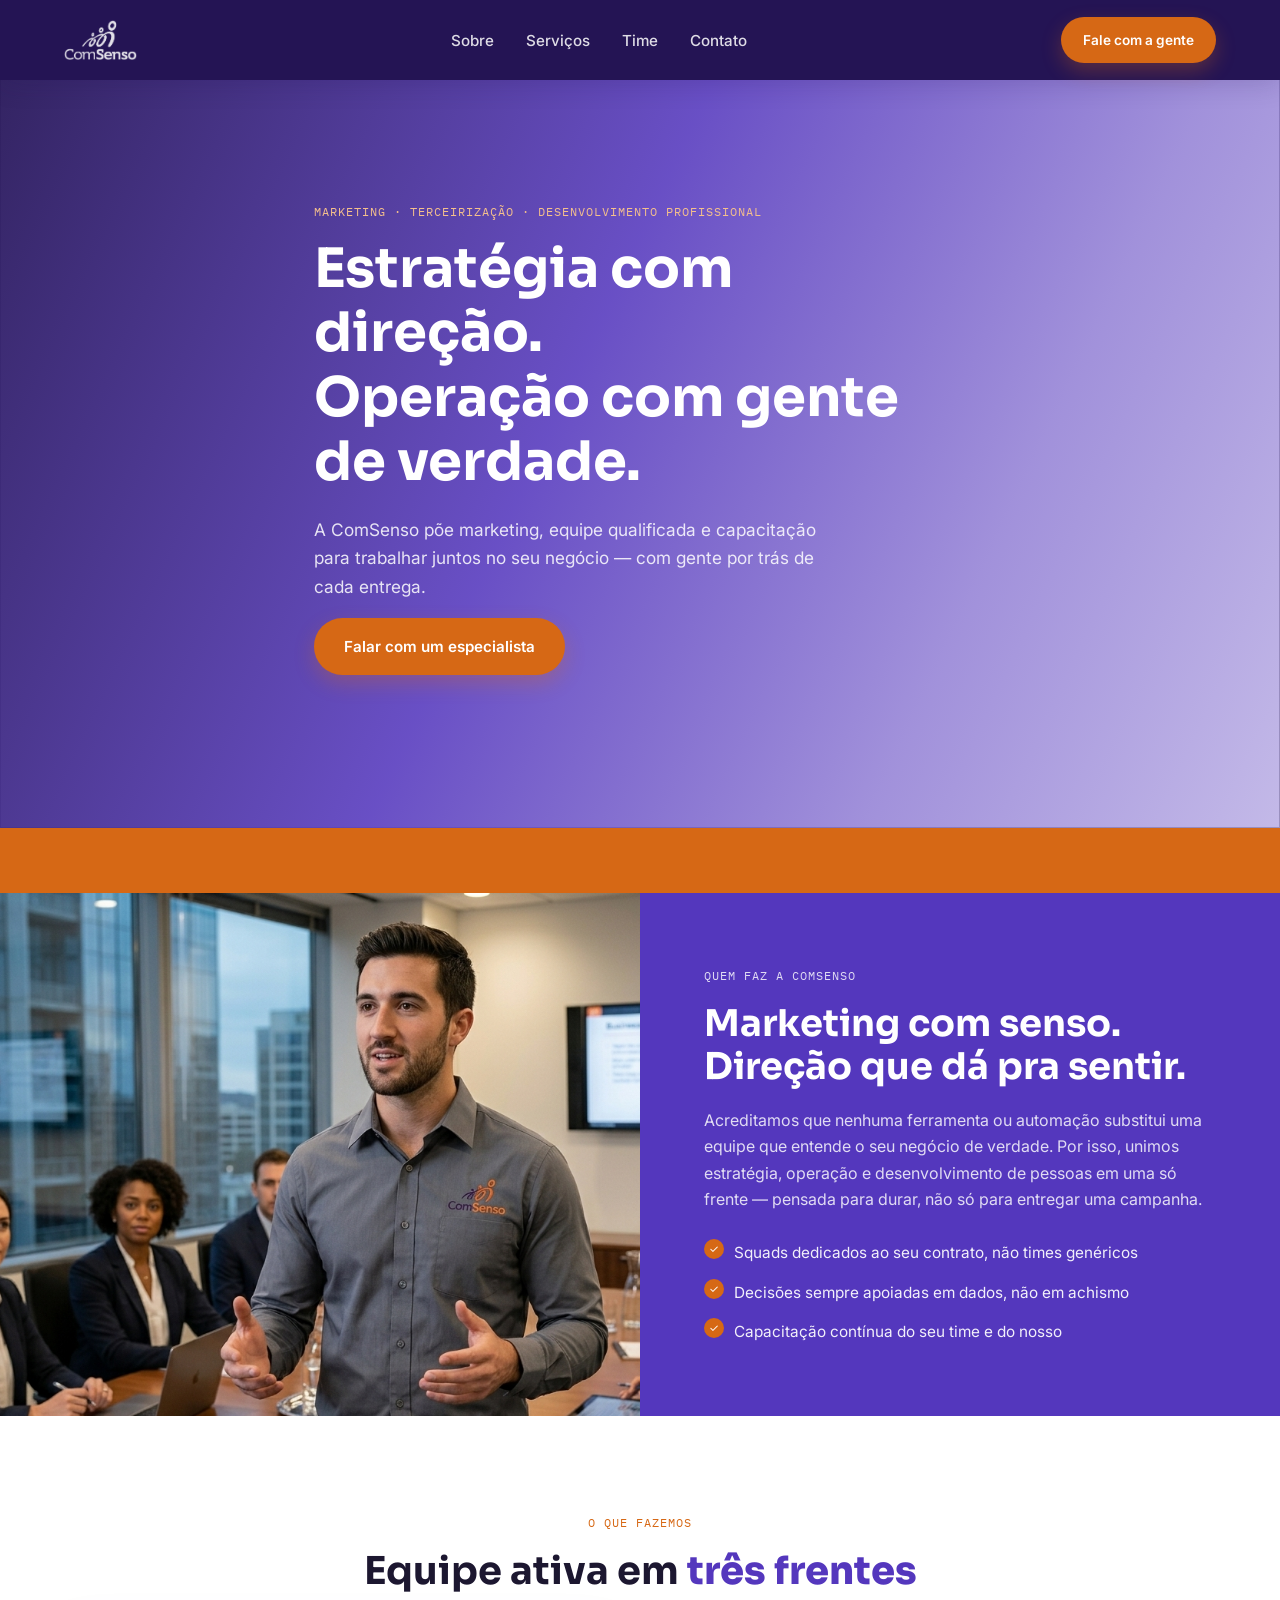
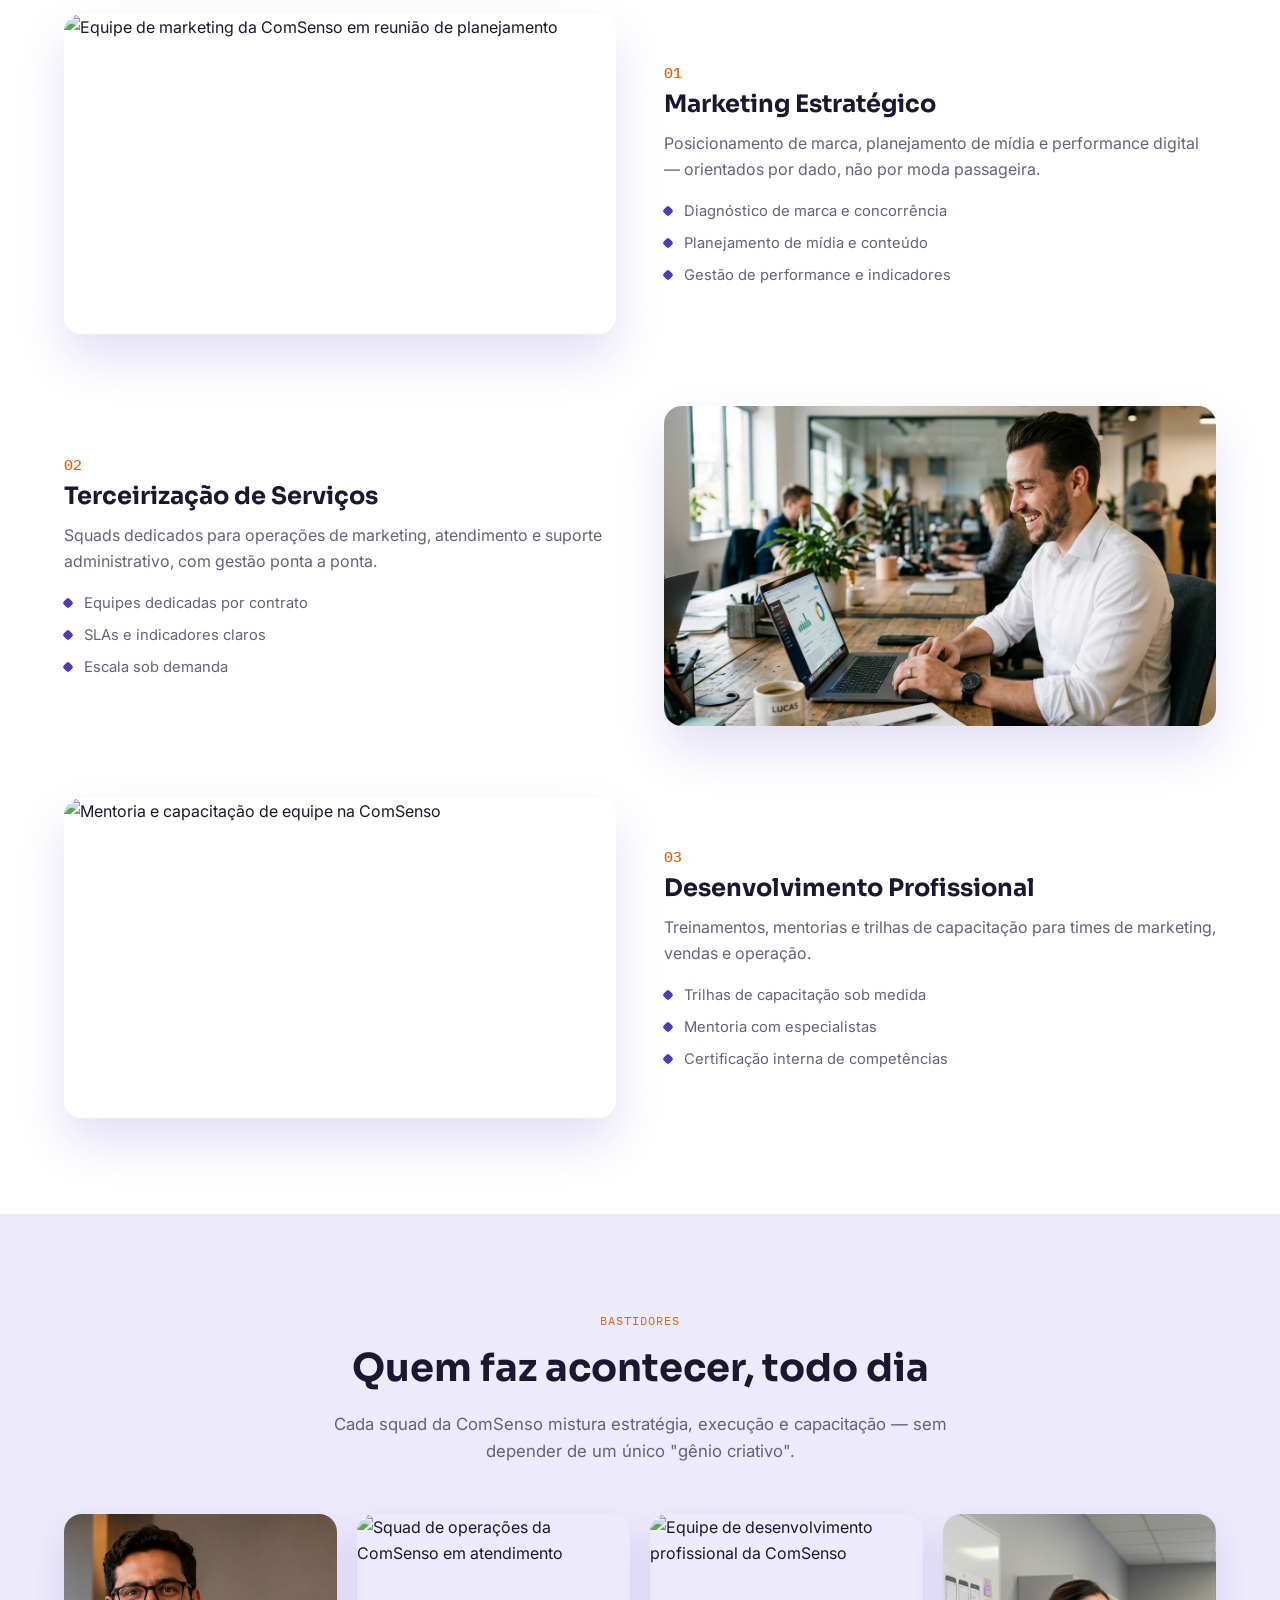
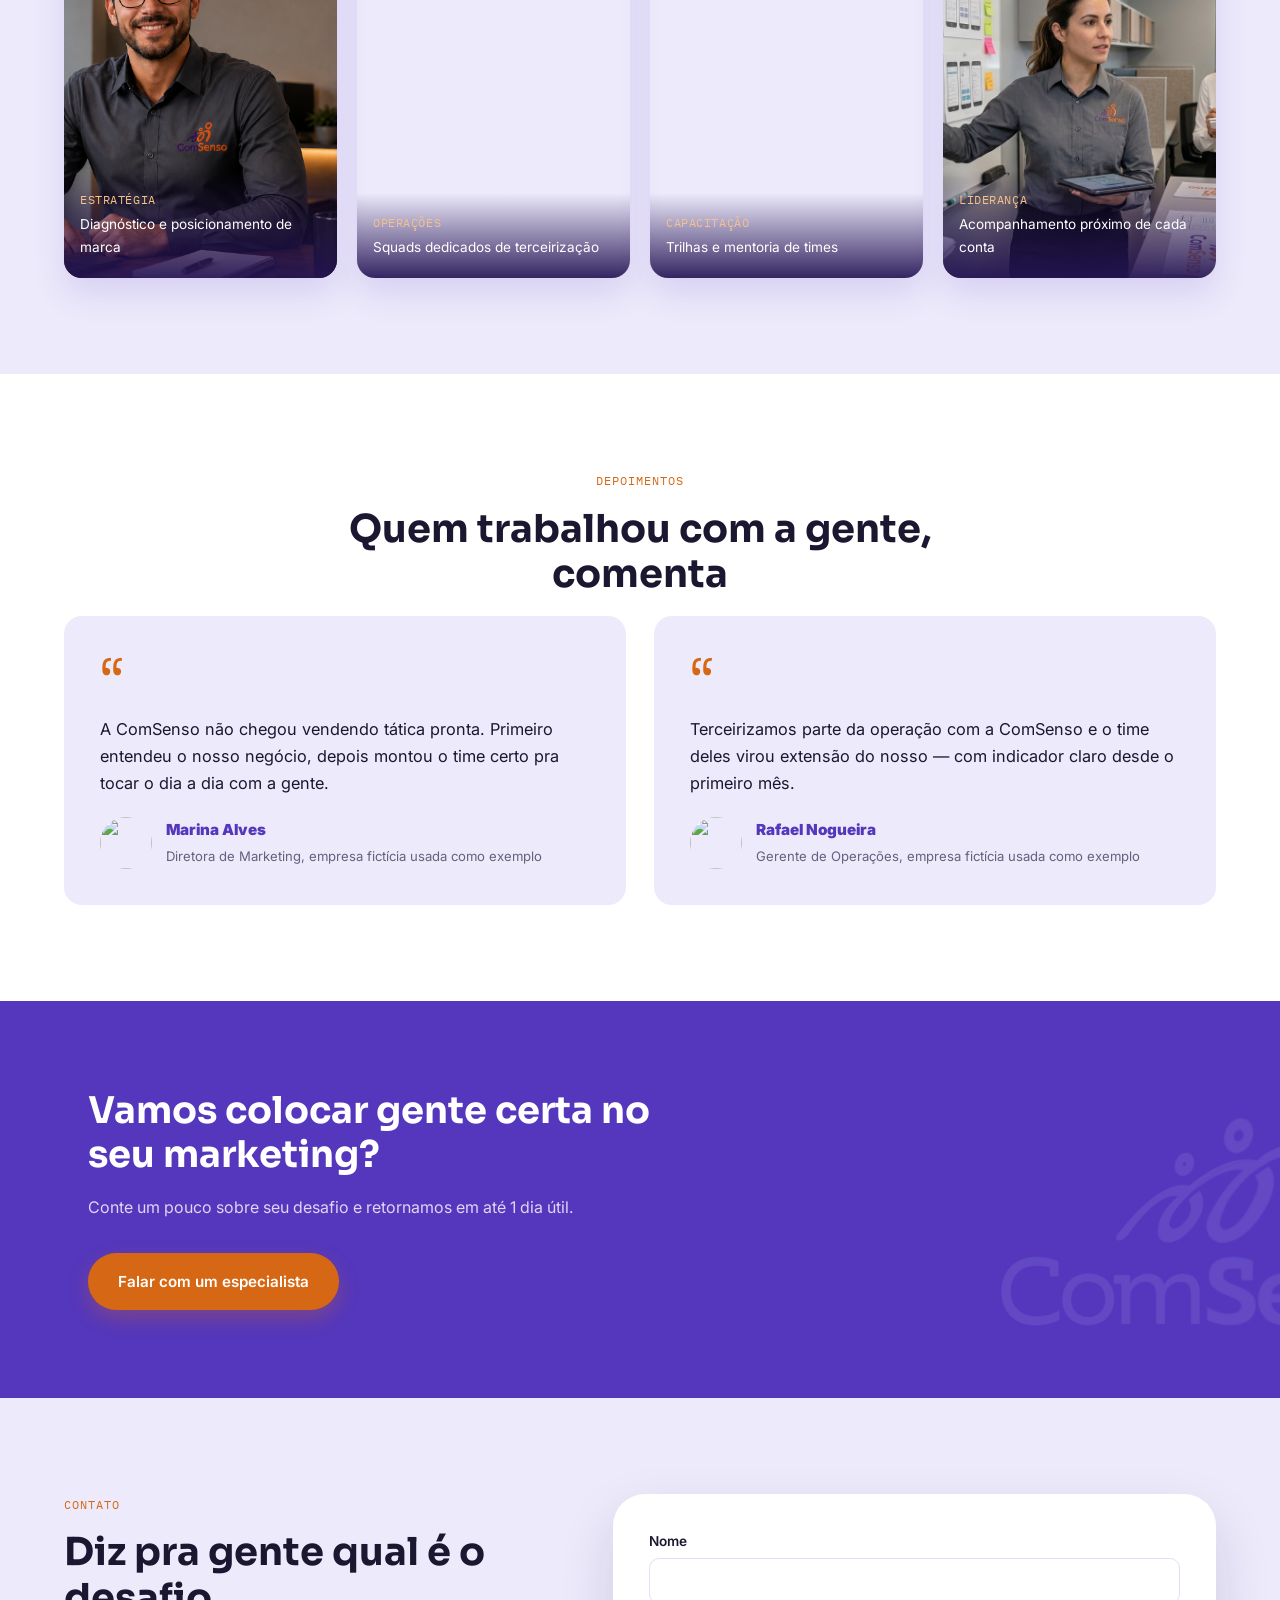
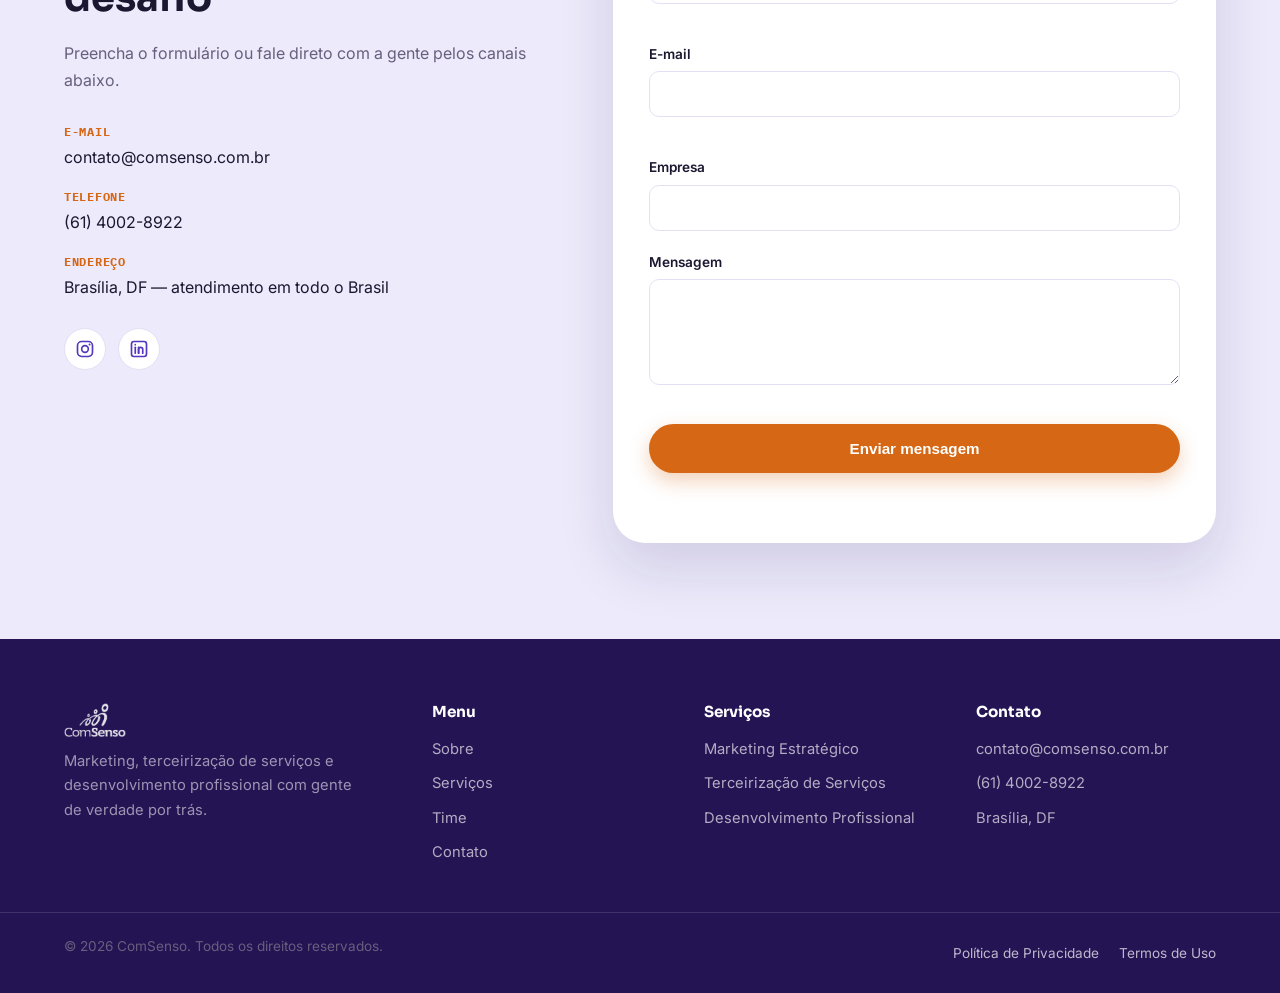
==== index.html @ 1ec0dc15 "Initial commit: ComSenso site" ====
<!DOCTYPE html>
<html lang="pt-BR">
<head>
<meta charset="UTF-8">
<meta name="viewport" content="width=device-width, initial-scale=1.0">
<title>ComSenso — Marketing, Terceirização e Desenvolvimento Profissional</title>
<meta name="description" content="A ComSenso une marketing, terceirização de serviços e desenvolvimento profissional com gente qualificada por trás de cada resultado.">
<link rel="preconnect" href="https://fonts.googleapis.com">
<link rel="preconnect" href="https://fonts.gstatic.com" crossorigin>
<link href="https://fonts.googleapis.com/css2?family=Sora:wght@500;600;700;800&family=Inter:wght@400;500;600;700&family=IBM+Plex+Mono:wght@500&display=swap" rel="stylesheet">
<link rel="stylesheet" href="style.css">
</head>
<body>

<a class="skip-link" href="#conteudo">Pular para o conteúdo</a>

<!-- ================= HEADER ================= -->
<header class="site-header" id="siteHeader">
  <div class="container header-inner">
    <a href="#topo" class="logo" aria-label="ComSenso — página inicial">
      <img src="Assets/logo-comsenso.png" alt="ComSenso" class="logo-img">
    </a>

    <nav class="main-nav" id="mainNav" aria-label="Navegação principal">
      <ul>
        <li><a href="#sobre">Sobre</a></li>
        <li><a href="#servicos">Serviços</a></li>
        <li><a href="#time">Time</a></li>
        <li><a href="#contato">Contato</a></li>
      </ul>
    </nav>

    <div class="header-actions">
      <a href="#contato" class="btn btn-primary btn-small">Fale com a gente</a>
      <button class="nav-toggle" id="navToggle" aria-expanded="false" aria-controls="mainNav" aria-label="Abrir menu">
        <span></span><span></span><span></span>
      </button>
    </div>
  </div>
</header>

<main id="conteudo">

  <!-- ================= HERO ================= -->
  <section class="hero" id="topo">
    <div class="hero-media" aria-hidden="true">
      <img src="https://images.unsplash.com/photo-1758518731706-be5d5230e5a5?auto=format&fit=crop&w=1800&q=80" alt="">
      <div class="hero-overlay"></div>
    </div>
    <div class="container hero-content">
      <p class="eyebrow eyebrow-light">Marketing · Terceirização · Desenvolvimento profissional</p>
      <h1>Estratégia com direção.<br>Operação com gente de verdade.</h1>
      <p class="hero-sub">A ComSenso põe marketing, equipe qualificada e capacitação para trabalhar juntos no seu negócio — com gente por trás de cada entrega.</p>
      <div class="hero-ctas">
        <a href="#contato" class="btn btn-primary">Falar com um especialista</a>
      </div>
    </div>
  </section>

  <!-- ================= PILARES (faixa laranja) ================= -->
  <section class="pillars-strip" id="pilares">
    <div class="container pillars-strip-inner">
      <div class="pillar-pill reveal">Marketing Estratégico</div>
      <div class="pillar-pill reveal">Terceirização de Serviços</div>
      <div class="pillar-pill reveal">Desenvolvimento Profissional</div>
    </div>
  </section>

  <!-- ================= SOBRE (foto + bloco roxo) ================= -->
  <section id="sobre" class="about-split">
    <div class="about-photo reveal">
      <img src="Assets/Imagem_reuniao_ComSenso.png" alt="Equipe da ComSenso reunida discutindo estratégia no escritório">
    </div>
    <div class="about-panel reveal">
      <p class="eyebrow eyebrow-light">Quem faz a ComSenso</p>
      <h2>Marketing com senso.<br>Direção que dá pra sentir.</h2>
      <p>Acreditamos que nenhuma ferramenta ou automação substitui uma equipe que entende o seu negócio de verdade. Por isso, unimos estratégia, operação e desenvolvimento de pessoas em uma só frente — pensada para durar, não só para entregar uma campanha.</p>
      <ul class="check-list">
        <li>Squads dedicados ao seu contrato, não times genéricos</li>
        <li>Decisões sempre apoiadas em dados, não em achismo</li>
        <li>Capacitação contínua do seu time e do nosso</li>
      </ul>
    </div>
  </section>

  <!-- ================= SERVIÇOS (zig-zag) ================= -->
  <section id="servicos" class="services-zigzag">
    <div class="container">
      <p class="eyebrow eyebrow-center">O que fazemos</p>
      <h2 class="section-title">Equipe ativa em <strong>três frentes</strong></h2>

      <div class="zigzag-item reveal">
        <div class="zigzag-photo">
          <img src="https://images.unsplash.com/photo-1758873269276-9518d0cb4a0b?auto=format&fit=crop&w=900&q=80" alt="Equipe de marketing da ComSenso em reunião de planejamento">
        </div>
        <div class="zigzag-text">
          <span class="zigzag-number">01</span>
          <h3>Marketing Estratégico</h3>
          <p>Posicionamento de marca, planejamento de mídia e performance digital — orientados por dado, não por moda passageira.</p>
          <ul class="service-list">
            <li>Diagnóstico de marca e concorrência</li>
            <li>Planejamento de mídia e conteúdo</li>
            <li>Gestão de performance e indicadores</li>
          </ul>
        </div>
      </div>

      <div class="zigzag-item reverse reveal">
        <div class="zigzag-photo">
          <img src="Assets/Imagem_rapaz.png" alt="Squad de operações da ComSenso comemorando resultado de projeto">
        </div>
        <div class="zigzag-text">
          <span class="zigzag-number">02</span>
          <h3>Terceirização de Serviços</h3>
          <p>Squads dedicados para operações de marketing, atendimento e suporte administrativo, com gestão ponta a ponta.</p>
          <ul class="service-list">
            <li>Equipes dedicadas por contrato</li>
            <li>SLAs e indicadores claros</li>
            <li>Escala sob demanda</li>
          </ul>
        </div>
      </div>

      <div class="zigzag-item reveal">
        <div class="zigzag-photo">
          <img src="https://images.unsplash.com/photo-1758518731706-be5d5230e5a5?auto=format&fit=crop&w=900&q=80" alt="Mentoria e capacitação de equipe na ComSenso">
        </div>
        <div class="zigzag-text">
          <span class="zigzag-number">03</span>
          <h3>Desenvolvimento Profissional</h3>
          <p>Treinamentos, mentorias e trilhas de capacitação para times de marketing, vendas e operação.</p>
          <ul class="service-list">
            <li>Trilhas de capacitação sob medida</li>
            <li>Mentoria com especialistas</li>
            <li>Certificação interna de competências</li>
          </ul>
        </div>
      </div>
    </div>
  </section>

  <!-- ================= GALERIA DO TIME ================= -->
  <section id="time" class="team-gallery">
    <div class="container">
      <p class="eyebrow eyebrow-center">Bastidores</p>
      <h2 class="section-title">Quem faz acontecer, todo dia</h2>
      <p class="section-sub">Cada squad da ComSenso mistura estratégia, execução e capacitação — sem depender de um único "gênio criativo".</p>

      <div class="gallery-grid">
        <figure class="gallery-item reveal">
          <img src="Assets/Img_trabalhadorCs.png" alt="Time de estratégia da ComSenso em reunião">
          <figcaption><span>Estratégia</span>Diagnóstico e posicionamento de marca</figcaption>
        </figure>
        <figure class="gallery-item reveal">
          <img src="https://images.pexels.com/photos/8134173/pexels-photo-8134173.jpeg" alt="Squad de operações da ComSenso em atendimento">
          <figcaption><span>Operações</span>Squads dedicados de terceirização</figcaption>
        </figure>
        <figure class="gallery-item reveal">
          <img src="https://images.pexels.com/photos/5715847/pexels-photo-5715847.jpeg" alt="Equipe de desenvolvimento profissional da ComSenso">
          <figcaption><span>Capacitação</span>Trilhas e mentoria de times</figcaption>
        </figure>
        <figure class="gallery-item reveal">
          <img src="Assets/img_brainstorm.png" alt="Liderança da ComSenso comemorando resultado">
          <figcaption><span>Liderança</span>Acompanhamento próximo de cada conta</figcaption>
        </figure>
      </div>
    </div>
  </section>

  <!-- ================= STATS SOBRE FOTO ================= -->

   <!--
  <section class="stats-photo">
    <div class="stats-media" aria-hidden="true">
      <img src="https://images.unsplash.com/photo-1758873269317-51888e824b28?auto=format&fit=crop&w=1800&q=70" alt="">
      <div class="stats-overlay"></div>
    </div>
    <div class="container stats-grid">
      <div class="stat-item reveal">
        <span class="stat-number" data-count="8">0</span><span class="stat-suffix"> anos</span>
        <p>guiando marcas no dia a dia</p>
      </div>
      <div class="stat-item reveal">
        <span class="stat-number" data-count="120">0</span><span class="stat-suffix">+</span>
        <p>projetos entregues com clareza</p>
      </div>
      <div class="stat-item reveal">
        <span class="stat-number" data-count="35">0</span>
        <p>especialistas dedicados</p>
      </div>
      <div class="stat-item reveal">
        <span class="stat-number" data-count="94">0</span><span class="stat-suffix">%</span>
        <p>de clientes que renovam contrato</p>
      </div>
    </div>
  </section>
  -->

  <!-- ================= DEPOIMENTOS ================= -->
  <section class="testimonials">
    <div class="container">
      <p class="eyebrow eyebrow-center">Depoimentos</p>
      <h2 class="section-title">Quem trabalhou com a gente, comenta</h2>

      <div class="testimonials-grid">
        <blockquote class="testimonial-card reveal">
          <span class="quote-mark" aria-hidden="true">“</span>
          <p>A ComSenso não chegou vendendo tática pronta. Primeiro entendeu o nosso negócio, depois montou o time certo pra tocar o dia a dia com a gente.</p>
          <footer>
            <img src="https://images.unsplash.com/photo-1758518727888-ffa196002e59?auto=format&fit=crop&w=200&h=200&q=80" alt="" aria-hidden="true">
            <div>
              <strong>Marina Alves</strong>
              <span>Diretora de Marketing, empresa fictícia usada como exemplo</span>
            </div>
          </footer>
        </blockquote>

        <blockquote class="testimonial-card reveal">
          <span class="quote-mark" aria-hidden="true">“</span>
          <p>Terceirizamos parte da operação com a ComSenso e o time deles virou extensão do nosso — com indicador claro desde o primeiro mês.</p>
          <footer>
            <img src="https://images.unsplash.com/photo-1758518729058-b158e71c5a9b?auto=format&fit=crop&w=200&h=200&q=80" alt="" aria-hidden="true">
            <div>
              <strong>Rafael Nogueira</strong>
              <span>Gerente de Operações, empresa fictícia usada como exemplo</span>
            </div>
          </footer>
        </blockquote>
      </div>
    </div>
  </section>

  <!-- ================= CTA FINAL ================= -->
  <section class="cta-final">
    <div class="container cta-final-inner reveal">
      <img src="Assets/logo-comsenso.png" alt="" class="cta-logo-watermark" aria-hidden="true">
      <h2>Vamos colocar gente certa no seu marketing?</h2>
      <p>Conte um pouco sobre seu desafio e retornamos em até 1 dia útil.</p>
      <a href="#contato" class="btn btn-primary">Falar com um especialista</a>
    </div>
  </section>

  <!-- ================= CONTATO ================= -->
  <section id="contato" class="contact">
    <div class="container contact-grid">
      <div class="contact-info reveal">
        <p class="eyebrow eyebrow-center-mobile">Contato</p>
        <h2 class="section-title section-title-left">Diz pra gente qual é o desafio</h2>
        <p>Preencha o formulário ou fale direto com a gente pelos canais abaixo.</p>
        <ul class="contact-list">
          <li><strong>E-mail</strong><span>contato@comsenso.com.br</span></li>
          <li><strong>Telefone</strong><span>(61) 4002-8922</span></li>
          <li><strong>Endereço</strong><span>Brasília, DF — atendimento em todo o Brasil</span></li>
        </ul>
        <div class="social-links">
          <a href="#" aria-label="ComSenso no Instagram">
            <svg viewBox="0 0 24 24"><rect x="3" y="3" width="18" height="18" rx="5" fill="none" stroke="currentColor" stroke-width="2"/><circle cx="12" cy="12" r="4" fill="none" stroke="currentColor" stroke-width="2"/><circle cx="17.5" cy="6.5" r="1.2" fill="currentColor"/></svg>
          </a>
          <a href="#" aria-label="ComSenso no LinkedIn">
            <svg viewBox="0 0 24 24"><rect x="3" y="3" width="18" height="18" rx="3" fill="none" stroke="currentColor" stroke-width="2"/><line x1="7.5" y1="10" x2="7.5" y2="17" stroke="currentColor" stroke-width="2" stroke-linecap="round"/><circle cx="7.5" cy="6.8" r="1" fill="currentColor"/><path d="M11.5 17v-4.5c0-1.5 1-2.5 2.5-2.5s2.5 1 2.5 2.5V17" fill="none" stroke="currentColor" stroke-width="2" stroke-linecap="round"/><line x1="11.5" y1="10" x2="11.5" y2="17" stroke="currentColor" stroke-width="2" stroke-linecap="round"/></svg>
          </a>
        </div>
      </div>

      <form class="contact-form reveal" id="contactForm" novalidate>
        <div class="form-row">
          <label for="nome">Nome</label>
          <input type="text" id="nome" name="nome" required autocomplete="name">
          <span class="form-error" data-error-for="nome"></span>
        </div>
        <div class="form-row">
          <label for="email">E-mail</label>
          <input type="email" id="email" name="email" required autocomplete="email">
          <span class="form-error" data-error-for="email"></span>
        </div>
        <div class="form-row">
          <label for="empresa">Empresa</label>
          <input type="text" id="empresa" name="empresa" autocomplete="organization">
        </div>
        <div class="form-row">
          <label for="mensagem">Mensagem</label>
          <textarea id="mensagem" name="mensagem" rows="4" required></textarea>
          <span class="form-error" data-error-for="mensagem"></span>
        </div>
        <button type="submit" class="btn btn-primary btn-full">Enviar mensagem</button>
        <p class="form-success" id="formSuccess" role="status" aria-live="polite"></p>
      </form>
    </div>
  </section>

</main>

<!-- ================= FOOTER ================= -->
<footer class="site-footer">
  <div class="container footer-grid">
    <div class="footer-brand">
      <img src="Assets/logo-comsenso.png" alt="ComSenso" class="footer-logo-img">
      <p>Marketing, terceirização de serviços e desenvolvimento profissional com gente de verdade por trás.</p>
    </div>
    <div class="footer-col">
      <h4>Menu</h4>
      <ul>
        <li><a href="#sobre">Sobre</a></li>
        <li><a href="#servicos">Serviços</a></li>
        <li><a href="#time">Time</a></li>
        <li><a href="#contato">Contato</a></li>
      </ul>
    </div>
    <div class="footer-col">
      <h4>Serviços</h4>
      <ul>
        <li><a href="#servicos">Marketing Estratégico</a></li>
        <li><a href="#servicos">Terceirização de Serviços</a></li>
        <li><a href="#servicos">Desenvolvimento Profissional</a></li>
      </ul>
    </div>
    <div class="footer-col">
      <h4>Contato</h4>
      <ul>
        <li>contato@comsenso.com.br</li>
        <li>(61) 4002-8922</li>
        <li>Brasília, DF</li>
      </ul>
    </div>
  </div>
  <div class="footer-bottom">
    <div class="container footer-bottom-inner">
      <p>© 2026 ComSenso. Todos os direitos reservados.</p>
      <div class="footer-legal">
        <a href="#">Política de Privacidade</a>
        <a href="#">Termos de Uso</a>
      </div>
    </div>
  </div>
</footer>

<button class="back-to-top" id="backToTop" aria-label="Voltar ao topo">
  <svg viewBox="0 0 24 24"><path d="M12 19V5M5 12l7-7 7 7" fill="none" stroke="currentColor" stroke-width="2.5" stroke-linecap="round" stroke-linejoin="round"/></svg>
</button>

<script src="script.js"></script>
</body>
</html>
---- style.css ----
/* =========================================================
   COMSENSO — CONCEITO 2 — TOKENS
========================================================= */
:root{
  --purple: #5437BD;
  --purple-deep: #241454;
  --purple-mid: #3D2591;
  --purple-tint: #EDEAFB;
  --orange: #D66815;
  --orange-tint: #FBE6D4;
  --white: #FFFFFF;
  --ink: #1C1730;
  --gray: #675F7D;
  --border: #E4DFF5;

  --font-display: 'Sora', sans-serif;
  --font-body: 'Inter', sans-serif;
  --font-mono: 'IBM Plex Mono', monospace;

  --radius-sm: 10px;
  --radius-md: 18px;
  --radius-lg: 32px;

  --container: 1200px;
  --header-h: 80px;
}

*, *::before, *::after{ box-sizing: border-box; }

html{ scroll-behavior: smooth; scroll-padding-top: var(--header-h); }

body{
  margin: 0;
  font-family: var(--font-body);
  color: var(--ink);
  background: var(--white);
  line-height: 1.65;
  -webkit-font-smoothing: antialiased;
}

img{ max-width: 100%; display: block; }

h1, h2, h3, h4{
  font-family: var(--font-display);
  font-weight: 700;
  line-height: 1.18;
  margin: 0 0 .5em;
  color: var(--ink);
}
strong{ 
  font-weight: 1000; 
  color: var(--purple);
  }
p{ margin: 0 0 1em; color: var(--gray); }
a{ color: inherit; text-decoration: none; }
ul{ list-style: none; margin: 0; padding: 0; }

.container{
  width: 100%;
  max-width: var(--container);
  margin: 0 auto;
  padding: 0 24px;
}

.skip-link{
  position: absolute;
  left: -999px;
  top: 0;
  background: var(--purple);
  color: var(--white);
  padding: 12px 20px;
  z-index: 999;
  border-radius: 0 0 var(--radius-sm) 0;
}
.skip-link:focus{ left: 0; }

:focus-visible{
  outline: 3px solid var(--orange);
  outline-offset: 3px;
  border-radius: 4px;
}

/* =========================================================
   BUTTONS
========================================================= */
.btn{
  display: inline-flex;
  align-items: center;
  justify-content: center;
  gap: 8px;
  padding: 14px 28px;
  border-radius: 999px;
  font-weight: 600;
  font-size: 0.95rem;
  border: 2px solid transparent;
  cursor: pointer;
  transition: transform .18s ease, background .18s ease, border-color .18s ease, box-shadow .18s ease, color .18s ease;
  white-space: nowrap;
}
.btn-primary{
  background: var(--orange);
  color: var(--white);
  box-shadow: 0 8px 20px rgba(214, 104, 21, .3);
}
.btn-primary:hover{ transform: translateY(-2px); box-shadow: 0 12px 24px rgba(214, 104, 21, .38); }

.btn-outline-light{
  background: transparent;
  color: var(--white);
  border-color: rgba(255,255,255,.7);
}
.btn-outline-light:hover{ background: var(--white); color: var(--purple-deep); transform: translateY(-2px); }

.btn-small{ padding: 10px 20px; font-size: .85rem; }
.btn-full{ width: 100%; }

/* =========================================================
   HEADER (roxo sólido, não transparente)
========================================================= */
.site-header{
  position: fixed;
  top: 0; left: 0; right: 0;
  height: var(--header-h);
  z-index: 100;
  background: var(--purple-deep);
  box-shadow: 0 4px 24px rgba(36, 20, 84, .18);
}

.header-inner{
  height: 100%;
  display: flex;
  align-items: center;
  justify-content: space-between;
  gap: 24px;
}

.logo{ display: flex; align-items: center; }
.logo-img{ height: 40px; width: auto; filter: brightness(0) invert(1); }

.main-nav ul{ display: flex; gap: 32px; }
.main-nav a{
  font-weight: 500;
  font-size: .95rem;
  color: rgba(255,255,255,.85);
  position: relative;
  padding: 4px 0;
}
.main-nav a::after{
  content: '';
  position: absolute;
  left: 0; bottom: -2px;
  width: 0; height: 2px;
  background: var(--orange);
  transition: width .2s ease;
}
.main-nav a:hover{ color: var(--white); }
.main-nav a:hover::after{ width: 100%; }

.header-actions{ display: flex; align-items: center; gap: 16px; }

.nav-toggle{
  display: none;
  flex-direction: column;
  justify-content: center;
  gap: 5px;
  width: 40px;
  height: 40px;
  background: none;
  border: none;
  cursor: pointer;
  padding: 0;
}
.nav-toggle span{
  display: block;
  width: 100%;
  height: 2px;
  background: var(--white);
  border-radius: 2px;
  transition: transform .25s ease, opacity .25s ease;
}
.nav-toggle[aria-expanded="true"] span:nth-child(1){ transform: translateY(7px) rotate(45deg); }
.nav-toggle[aria-expanded="true"] span:nth-child(2){ opacity: 0; }
.nav-toggle[aria-expanded="true"] span:nth-child(3){ transform: translateY(-7px) rotate(-45deg); }

/* =========================================================
   HERO — foto cheia + overlay roxo
========================================================= */
.hero{
  position: relative;
  min-height: 92vh;
  display: flex;
  align-items: center;
  padding-top: var(--header-h);
  overflow: hidden;
  color: var(--white);
}
.hero-media{
  position: absolute;
  inset: 0;
  z-index: 0;
}
.hero-media img{
  width: 100%; height: 100%;
  object-fit: cover;
}
.hero-overlay{
  position: absolute;
  inset: 0;
  background:
    linear-gradient(115deg, rgba(36,20,84,.94) 0%, rgba(84,55,189,.88) 45%, rgba(84,55,189,.55) 75%, rgba(84,55,189,.35) 100%);
}
.hero-content{
  position: relative;
  z-index: 1;
  max-width: 700px;
  padding-top: 48px;
  padding-bottom: 80px;
}
.eyebrow{
  font-family: var(--font-mono);
  font-size: .78rem;
  letter-spacing: .08em;
  text-transform: uppercase;
  color: var(--orange);
  margin: 0 0 16px;
}
.eyebrow-light{ color: #F5C08C; }
.eyebrow-center{ text-align: center; }

.hero h1{
  font-size: clamp(2.1rem, 4.6vw, 3.4rem);
  color: var(--white);
  margin-bottom: .4em;
}
.hero-sub{
  font-size: 1.08rem;
  color: rgba(255,255,255,.85);
  max-width: 48ch;
}
.hero-ctas{ display: flex; gap: 16px; flex-wrap: wrap; margin-top: 12px; }

.scroll-cue{
  position: absolute;
  bottom: 28px;
  left: 50%;
  transform: translateX(-50%);
  z-index: 1;
  width: 28px; height: 44px;
  border: 2px solid rgba(255,255,255,.6);
  border-radius: 20px;
}
.scroll-cue span{
  position: absolute;
  top: 8px; left: 50%;
  width: 5px; height: 5px;
  background: var(--orange);
  border-radius: 50%;
  transform: translateX(-50%);
  animation: scrollCue 1.8s ease-in-out infinite;
}
@keyframes scrollCue{
  0%{ opacity: 1; top: 8px; }
  70%{ opacity: 0; top: 24px; }
  100%{ opacity: 0; top: 8px; }
}
@media (prefers-reduced-motion: reduce){
  .scroll-cue span{ animation: none; }
}

/* =========================================================
   FAIXA DE PILARES (laranja)
========================================================= */
.pillars-strip{ background: var(--orange); padding: 20px 0; }
.pillars-strip-inner{
  display: flex;
  justify-content: center;
  flex-wrap: wrap;
  gap: 12px 32px;
}
.pillar-pill{
  color: var(--white);
  font-weight: 600;
  font-size: .95rem;
  position: relative;
  padding-left: 18px;
}
.pillar-pill::before{
  content: '';
  position: absolute;
  left: 0; top: 50%;
  width: 8px; height: 8px;
  background: var(--white);
  border-radius: 50%;
  transform: translateY(-50%);
}

/* =========================================================
   SECTION HEADINGS (shared)
========================================================= */
.section-title{
  font-size: clamp(1.8rem, 3vw, 2.4rem);
  text-align: center;
  max-width: 22ch;
  margin-left: auto;
  margin-right: auto;
}
.section-title-left{ text-align: left; margin: 0 0 .5em; max-width: none; }
.section-sub{
  text-align: center;
  max-width: 56ch;
  margin: 0 auto 48px;
  font-size: 1.05rem;
}
.eyebrow-center-mobile{ color: var(--orange); }

/* =========================================================
   SOBRE — foto + painel roxo sólido
========================================================= */
.about-split{
  display: grid;
  grid-template-columns: 1fr 1fr;
  align-items: stretch;
}
.about-photo{ position: relative; min-height: 420px; }
.about-photo img{
  width: 100%; height: 100%;
  object-fit: cover;
  position: absolute;
  inset: 0;
}
.about-panel{
  background: var(--purple);
  color: var(--white);
  padding: 72px 64px;
  display: flex;
  flex-direction: column;
  justify-content: center;
}
.about-panel h2{ color: var(--white); font-size: clamp(1.8rem, 3vw, 2.3rem); }
.about-panel p{ color: rgba(255,255,255,.82); }

.check-list{ display: flex; flex-direction: column; gap: 14px; margin-top: 12px; }
.check-list li{
  position: relative;
  padding-left: 30px;
  color: rgba(255,255,255,.92);
  font-size: .96rem;
}
.check-list li::before{
  content: '✓';
  position: absolute;
  left: 0; top: -1px;
  width: 20px; height: 20px;
  background: var(--orange);
  color: var(--white);
  border-radius: 50%;
  font-size: .7rem;
  display: flex;
  align-items: center;
  justify-content: center;
}

/* =========================================================
   SERVIÇOS — zig-zag com fotos
========================================================= */
.services-zigzag{ padding: 96px 0; background: var(--white); }

.zigzag-item{
  display: grid;
  grid-template-columns: 1fr 1fr;
  gap: 48px;
  align-items: center;
  margin-bottom: 72px;
}
.zigzag-item:last-child{ margin-bottom: 0; }
.zigzag-item.reverse{ direction: rtl; }
.zigzag-item.reverse > *{ direction: ltr; }

.zigzag-photo{
  border-radius: var(--radius-md);
  overflow: hidden;
  box-shadow: 0 24px 48px rgba(84,55,189,.16);
}
.zigzag-photo img{ width: 100%; height: 320px; object-fit: cover; }

.zigzag-number{
  font-family: var(--font-mono);
  color: var(--orange);
  font-size: .95rem;
  font-weight: 500;
}
.zigzag-text h3{ font-size: 1.5rem; margin-top: 4px; }
.service-list{ margin-top: 16px; display: flex; flex-direction: column; gap: 8px; }
.service-list li{
  position: relative;
  padding-left: 20px;
  font-size: .92rem;
  color: var(--gray);
}
.service-list li::before{
  content: '';
  position: absolute;
  left: 0; top: 8px;
  width: 8px; height: 8px;
  background: var(--purple);
  border-radius: 2px;
  transform: rotate(45deg);
}

/* =========================================================
   GALERIA DO TIME
========================================================= */
.team-gallery{ background: var(--purple-tint); padding: 96px 0; }

.gallery-grid{
  display: grid;
  grid-template-columns: repeat(4, 1fr);
  gap: 20px;
}
.gallery-item{
  position: relative;
  border-radius: var(--radius-md);
  overflow: hidden;
  aspect-ratio: 3/4;
  margin: 0;
  box-shadow: 0 16px 32px rgba(84,55,189,.14);
}
.gallery-item img{
  width: 100%; height: 100%;
  object-fit: cover;
  transition: transform .5s ease;
}
.gallery-item:hover img{ transform: scale(1.08); }
.gallery-item figcaption{
  position: absolute;
  left: 0; right: 0; bottom: 0;
  padding: 20px 16px;
  background: linear-gradient(0deg, rgba(36,20,84,.92) 0%, rgba(36,20,84,0) 100%);
  color: var(--white);
  font-size: .85rem;
}
.gallery-item figcaption span{
  display: block;
  font-family: var(--font-mono);
  color: #F5C08C;
  font-size: .72rem;
  text-transform: uppercase;
  letter-spacing: .05em;
  margin-bottom: 4px;
}

/* =========================================================
   STATS SOBRE FOTO
========================================================= */
.stats-photo{ position: relative; padding: 80px 0; overflow: hidden; }
.stats-media{ position: absolute; inset: 0; z-index: 0; }
.stats-media img{ width: 100%; height: 100%; object-fit: cover; }
.stats-overlay{
  position: absolute;
  inset: 0;
  background: linear-gradient(180deg, rgba(36,20,84,.92) 0%, rgba(84,55,189,.86) 100%);
}
.stats-photo .stats-grid{
  position: relative;
  z-index: 1;
  display: grid;
  grid-template-columns: repeat(4, 1fr);
  gap: 32px;
  text-align: center;
  color: var(--white);
}
.stat-number{ font-family: var(--font-display); font-size: 2.6rem; font-weight: 700; color: var(--white); }
.stat-suffix{ font-family: var(--font-display); font-size: 2.6rem; font-weight: 700; color: var(--orange); }
.stat-item p{ color: rgba(255,255,255,.75); margin: 4px 0 0; font-size: .92rem; }

/* =========================================================
   DEPOIMENTOS
========================================================= */
.testimonials{ padding: 96px 0; background: var(--white); }
.testimonials-grid{
  display: grid;
  grid-template-columns: 1fr 1fr;
  gap: 28px;
}
.testimonial-card{
  background: var(--purple-tint);
  border-radius: var(--radius-md);
  padding: 36px;
  margin: 0;
  position: relative;
}
.quote-mark{
  font-family: var(--font-display);
  font-size: 3.5rem;
  color: var(--orange);
  line-height: 1;
  display: block;
  margin-bottom: 8px;
}
.testimonial-card p{ font-size: 1.02rem; color: var(--ink); }
.testimonial-card footer{
  display: flex;
  align-items: center;
  gap: 14px;
  margin-top: 20px;
}
.testimonial-card footer img{
  width: 52px; height: 52px;
  border-radius: 50%;
  object-fit: cover;
}
.testimonial-card footer strong{ display: block; font-size: .95rem; }
.testimonial-card footer span{ font-size: .82rem; color: var(--gray); }

/* =========================================================
   CTA FINAL
========================================================= */
.cta-final{
  position: relative;
  background: var(--purple);
  color: var(--white);
  padding: 88px 0;
  overflow: hidden;
}
.cta-logo-watermark{
  position: absolute;
  right: -120%;
  top: 50%;
  transform: translateY(-50%);
  height: 260px;
  width: auto;
  opacity: .1;
  filter: brightness(0) invert(1);
  pointer-events: none;
}
.cta-final-inner{ text-align: left; max-width: 640px; position: relative; z-index: 1; margin-left: 5%; margin-right: auto; }
.cta-final h2{ color: var(--white); font-size: clamp(1.8rem, 3vw, 2.3rem); }
.cta-final p{ color: rgba(255,255,255,.8); margin-bottom: 32px; }

/* =========================================================
   CONTATO
========================================================= */
.contact{ padding: 96px 0; background: var(--purple-tint); }
.contact-grid{
  display: grid;
  grid-template-columns: 0.9fr 1.1fr;
  gap: 56px;
}
.contact-list{ margin: 28px 0; display: flex; flex-direction: column; gap: 16px; }
.contact-list li{ display: flex; flex-direction: column; gap: 2px; }
.contact-list strong{ font-family: var(--font-mono); font-size: .78rem; text-transform: uppercase; letter-spacing: .06em; color: var(--orange); }
.contact-list span{ font-size: 1rem; }

.social-links{ display: flex; gap: 12px; }
.social-links a{
  width: 42px; height: 42px;
  border-radius: 50%;
  border: 1px solid var(--border);
  display: flex; align-items: center; justify-content: center;
  color: var(--purple);
  background: var(--white);
  transition: background .2s ease, color .2s ease;
}
.social-links a svg{ width: 20px; height: 20px; }
.social-links a:hover{ background: var(--purple); color: var(--white); }

.contact-form{
  background: var(--white);
  border-radius: var(--radius-lg);
  padding: 36px;
  box-shadow: 0 24px 56px rgba(36,20,84,.14);
}
.form-row{ margin-bottom: 20px; display: flex; flex-direction: column; gap: 6px; }
.form-row label{ font-size: .85rem; font-weight: 600; }
.form-row input, .form-row textarea{
  font-family: var(--font-body);
  font-size: 1rem;
  padding: 12px 14px;
  border: 1px solid var(--border);
  border-radius: var(--radius-sm);
  background: var(--white);
  color: var(--ink);
  resize: vertical;
}
.form-row input:focus, .form-row textarea:focus{
  outline: none;
  border-color: var(--purple);
  box-shadow: 0 0 0 3px rgba(84,55,189,.15);
}
.form-row.has-error input, .form-row.has-error textarea{ border-color: #C0392B; }
.form-error{ font-size: .8rem; color: #C0392B; min-height: 1em; }
.form-success{
  margin: 16px 0 0;
  font-size: .95rem;
  font-weight: 600;
  color: var(--purple);
  text-align: center;
  min-height: 1.2em;
}

/* =========================================================
   FOOTER
========================================================= */
.site-footer{ background: var(--purple-deep); color: rgba(255,255,255,.7); padding-top: 64px; }
.footer-grid{
  display: grid;
  grid-template-columns: 1.4fr 1fr 1fr 1fr;
  gap: 32px;
  padding-bottom: 48px;
}
.footer-logo-img{ height: 34px; width: auto; filter: brightness(0) invert(1); margin-bottom: 12px; }
.footer-brand p{ color: rgba(255,255,255,.55); font-size: .92rem; max-width: 32ch; }
.footer-col h4{ color: var(--white); font-size: .95rem; margin-bottom: 16px; }
.footer-col ul{ display: flex; flex-direction: column; gap: 10px; }
.footer-col a{ color: rgba(255,255,255,.65); font-size: .92rem; transition: color .2s ease; }
.footer-col a:hover{ color: var(--orange); }
.footer-col li{ color: rgba(255,255,255,.65); font-size: .92rem; }

.footer-bottom{ border-top: 1px solid rgba(255,255,255,.12); padding: 22px 0; }
.footer-bottom-inner{
  display: flex;
  justify-content: space-between;
  align-items: center;
  flex-wrap: wrap;
  gap: 12px;
  font-size: .85rem;
}
.footer-legal{ display: flex; gap: 20px; }
.footer-legal a:hover{ color: var(--orange); }

/* =========================================================
   BACK TO TOP
========================================================= */
.back-to-top{
  position: fixed;
  right: 24px;
  bottom: 24px;
  width: 46px; height: 46px;
  border-radius: 50%;
  background: var(--purple);
  color: var(--white);
  border: none;
  display: flex; align-items: center; justify-content: center;
  cursor: pointer;
  box-shadow: 0 10px 24px rgba(84,55,189,.4);
  opacity: 0;
  visibility: hidden;
  transform: translateY(10px);
  transition: opacity .25s ease, transform .25s ease, visibility .25s ease;
  z-index: 90;
}
.back-to-top.is-visible{ opacity: 1; visibility: visible; transform: translateY(0); }
.back-to-top svg{ width: 20px; height: 20px; }

/* =========================================================
   SCROLL REVEAL
========================================================= */
.reveal{
  opacity: 0;
  transform: translateY(24px);
  transition: opacity .6s ease, transform .6s ease;
}
.reveal.is-visible{ opacity: 1; transform: none; }

@media (prefers-reduced-motion: reduce){
  html{ scroll-behavior: auto; }
  .reveal{ opacity: 1; transform: none; transition: none; }
}

/* =========================================================
   RESPONSIVE
========================================================= */
@media (max-width: 1024px){
  .gallery-grid{ grid-template-columns: repeat(2, 1fr); }
}

@media (max-width: 960px){
  .about-split{ grid-template-columns: 1fr; }
  .about-photo{ min-height: 280px; }
  .about-panel{ padding: 56px 32px; }

  .zigzag-item, .zigzag-item.reverse{
    grid-template-columns: 1fr;
    direction: ltr;
    gap: 24px;
    margin-bottom: 48px;
  }
  .zigzag-photo img{ height: 240px; }

  .testimonials-grid{ grid-template-columns: 1fr; }
  .contact-grid{ grid-template-columns: 1fr; }
  .footer-grid{ grid-template-columns: 1fr 1fr; }
  .stats-photo .stats-grid{ grid-template-columns: 1fr 1fr; gap: 28px 16px; }
}

@media (max-width: 720px){
  .main-nav{
    position: fixed;
    top: var(--header-h);
    left: 0; right: 0;
    background: var(--purple-deep);
    box-shadow: 0 12px 24px rgba(36,20,84,.2);
    padding: 20px 24px 28px;
    transform: translateY(-8px);
    opacity: 0;
    visibility: hidden;
    transition: opacity .2s ease, transform .2s ease, visibility .2s ease;
  }
  .main-nav.is-open{ opacity: 1; visibility: visible; transform: translateY(0); }
  .main-nav ul{ flex-direction: column; gap: 18px; }
  .header-actions .btn-small{ display: none; }
  .nav-toggle{ display: flex; }

  .gallery-grid{ grid-template-columns: 1fr 1fr; gap: 14px; }
  .footer-grid{ grid-template-columns: 1fr; gap: 28px; }
  .footer-bottom-inner{ flex-direction: column; text-align: center; }
  .cta-logo-watermark{ display: none; }
}

@media (max-width: 480px){
  .container{ padding: 0 18px; }
  .about-panel{ padding: 40px 22px; }
  .contact-form{ padding: 24px; }
  .gallery-grid{ grid-template-columns: 1fr; }
}
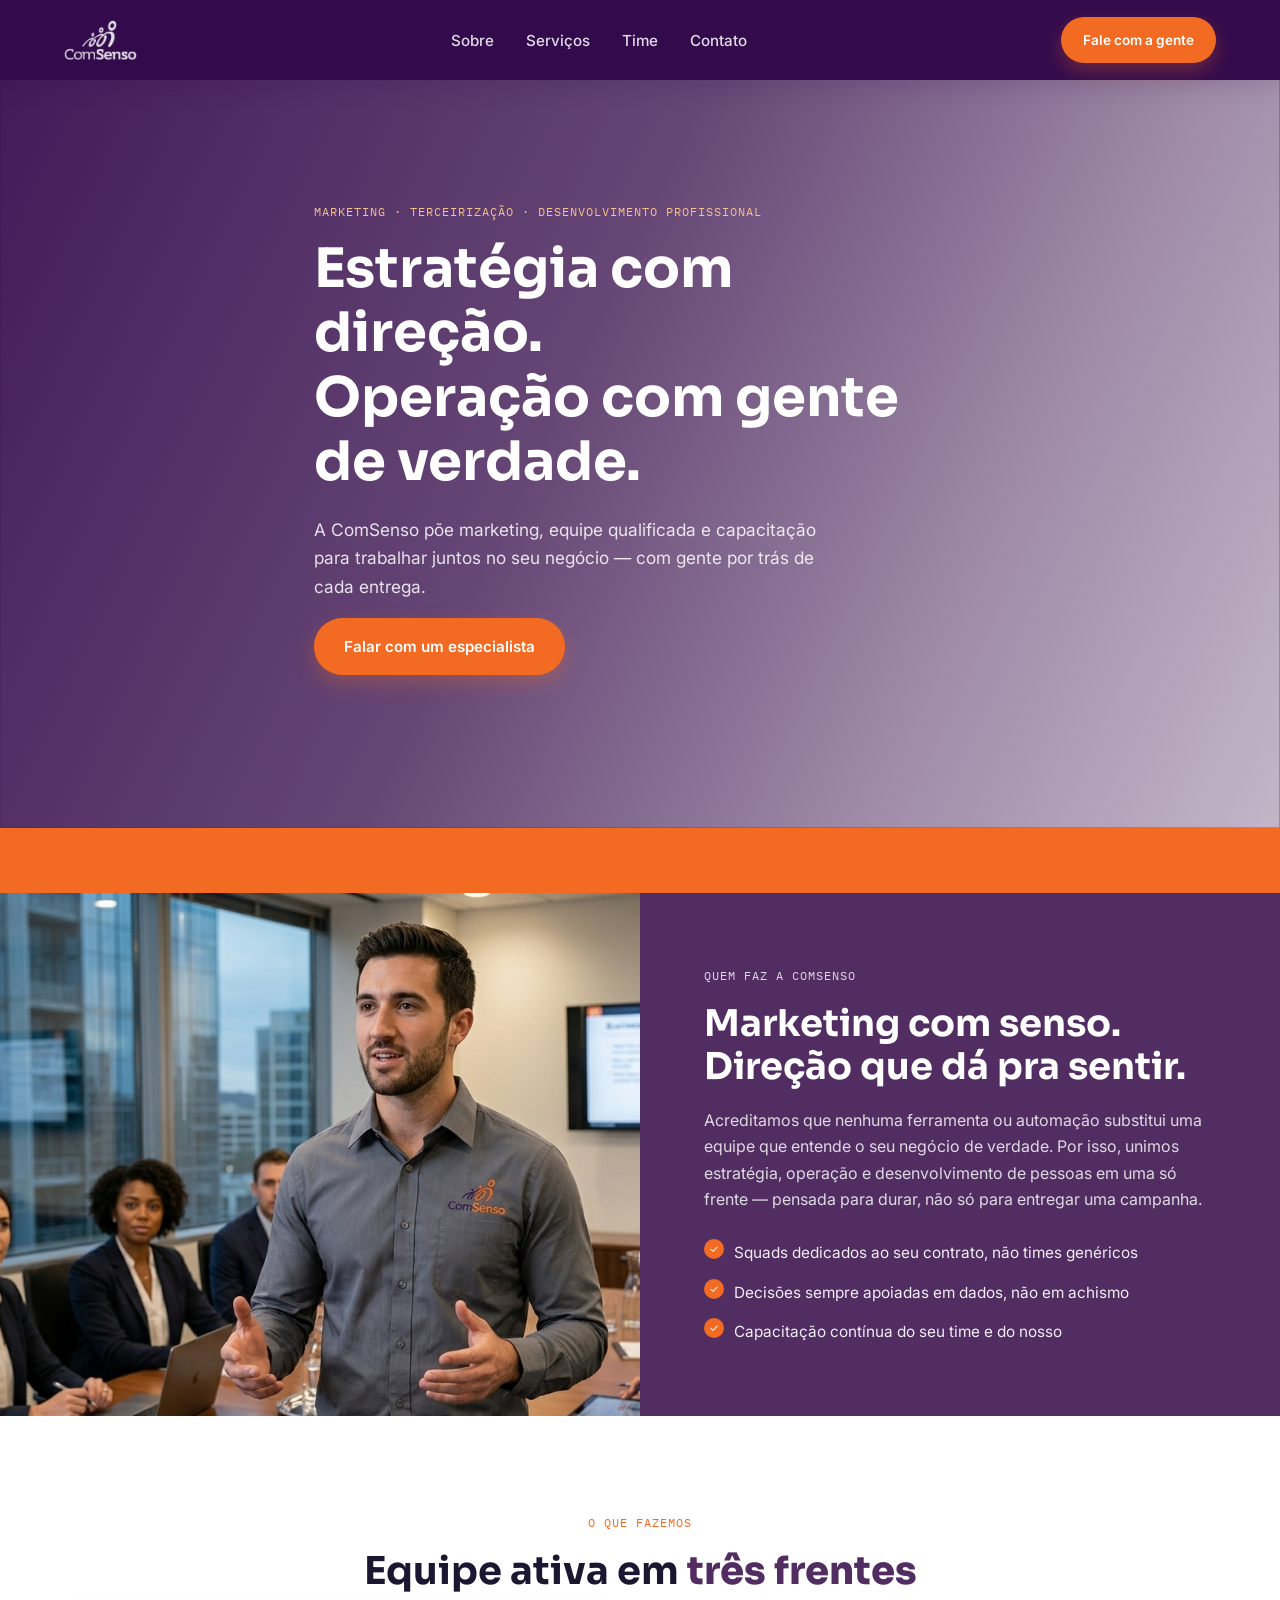
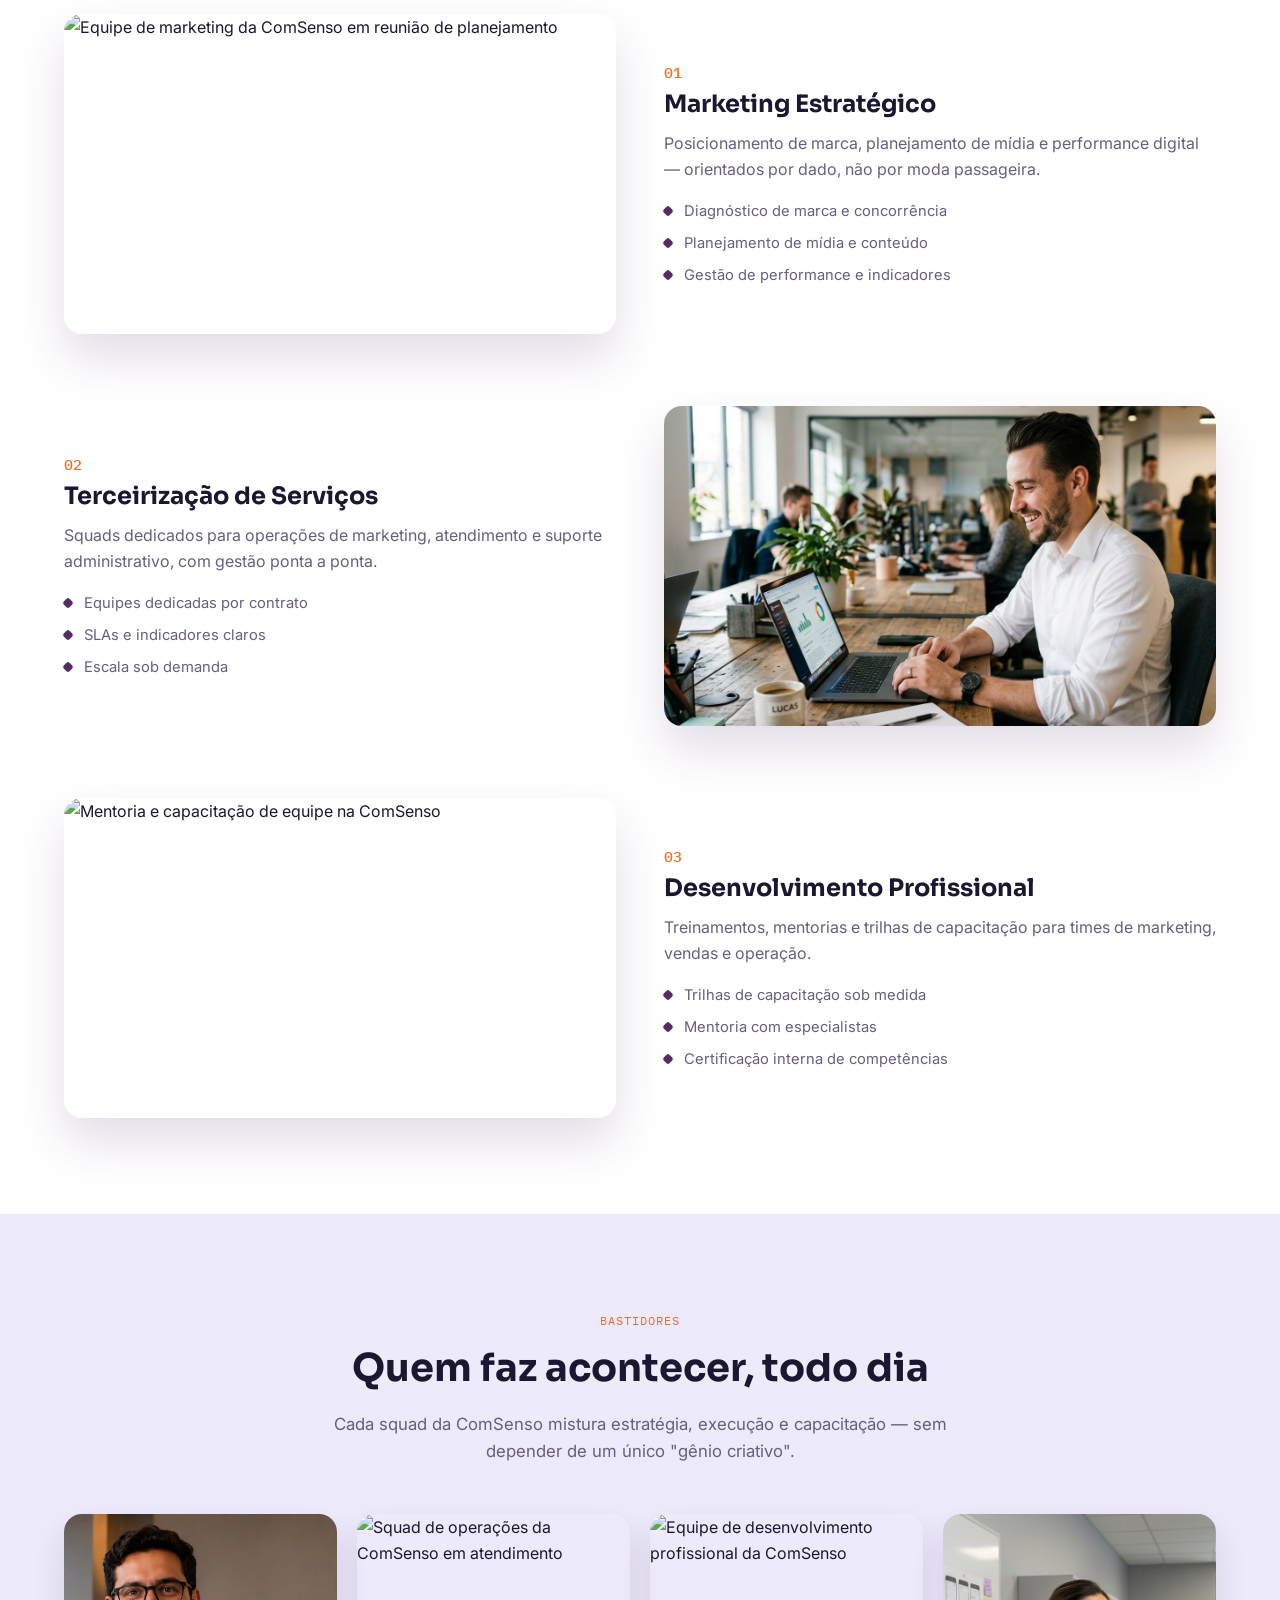
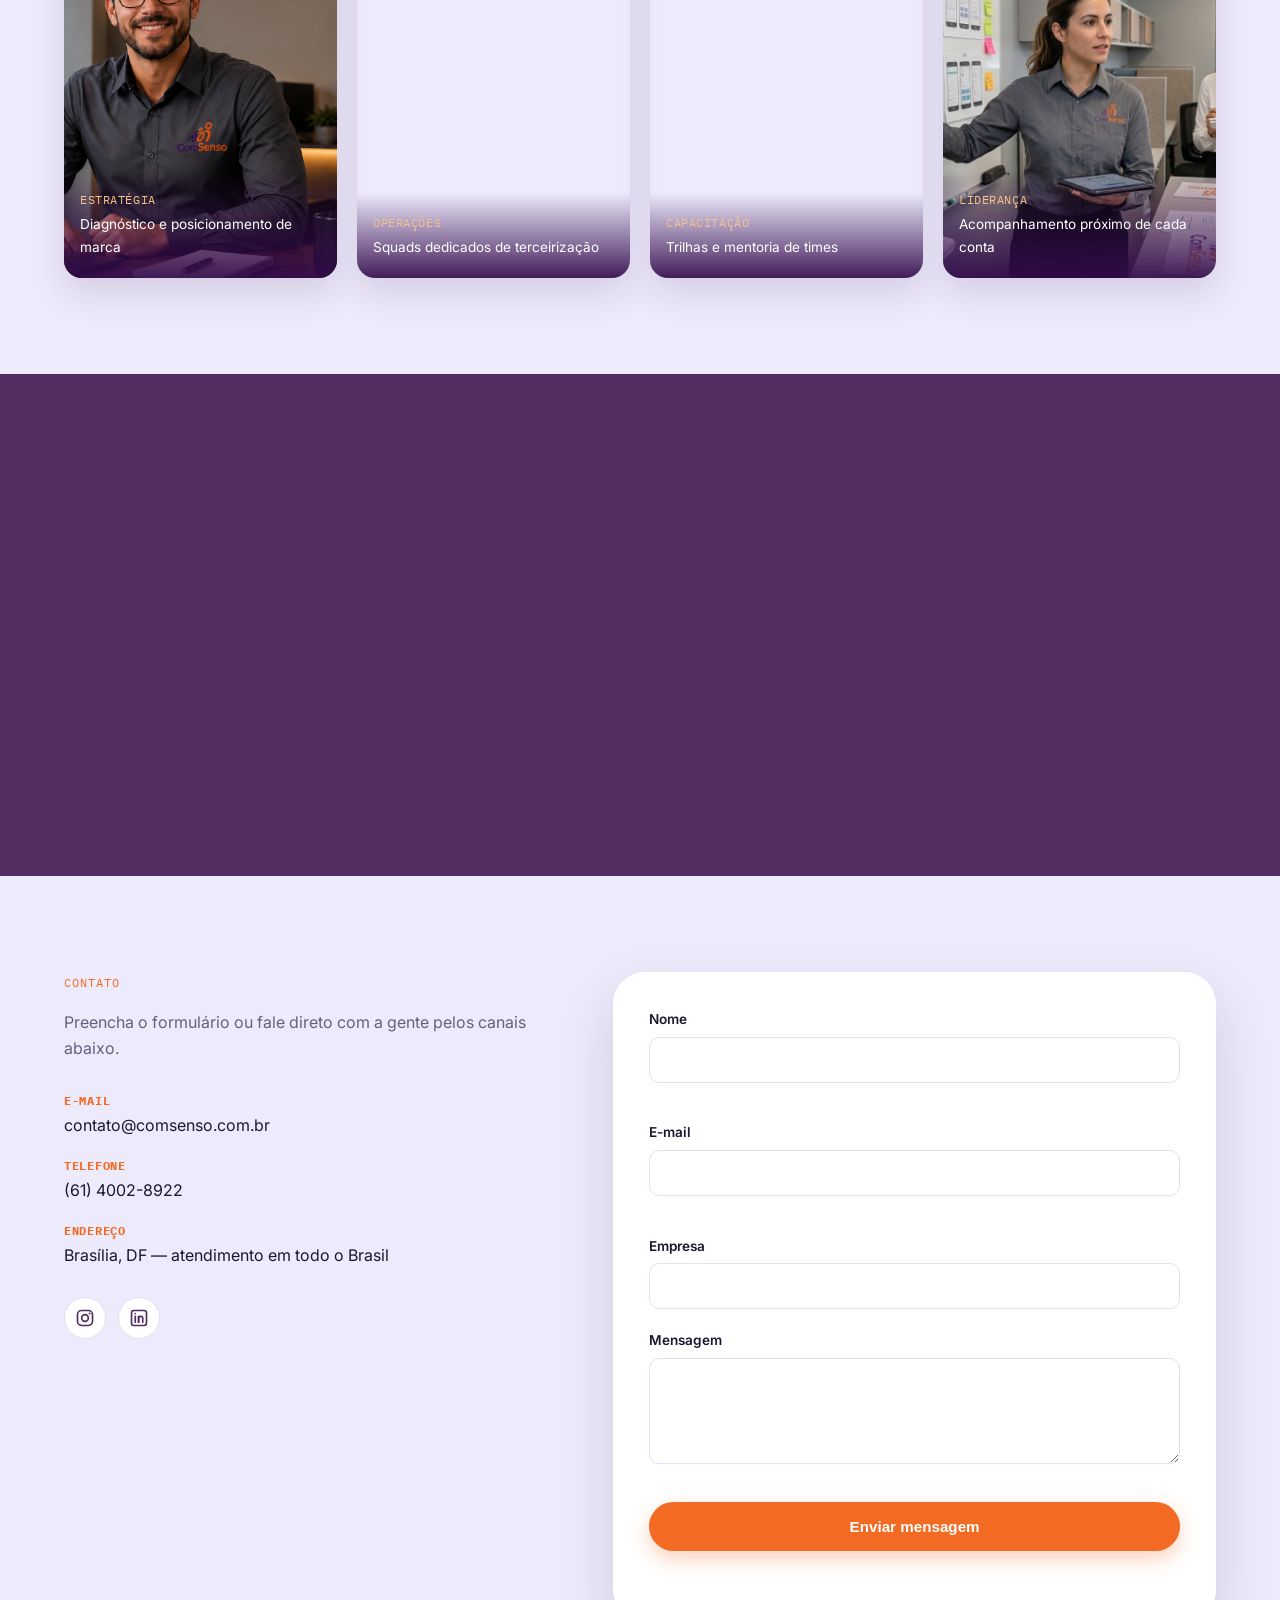
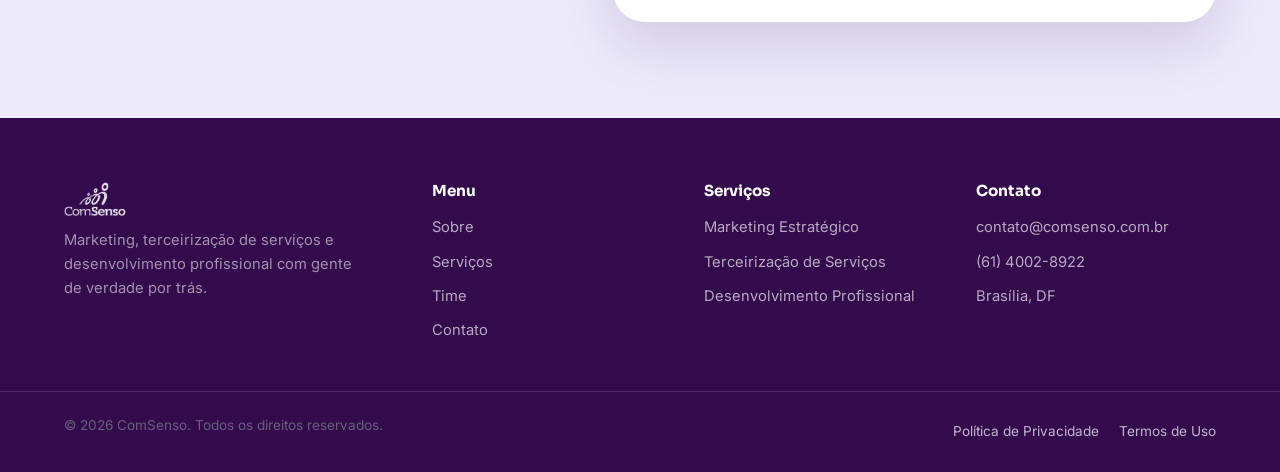
==== commit ae9ac218: "style: ajustes visuais na home (depoimentos, cores, logo responsivo) - Remove a secao "Depoimentos" " ====
--- a/index.html
+++ b/index.html
@@ -12,16 +12,16 @@
 </head>
 <body>
 
-<a class="skip-link" href="#conteudo">Pular para o conteúdo</a>
+<a class="link_pular" href="#conteudo">Pular para o conteúdo</a>
 
 <!-- ================= HEADER ================= -->
-<header class="site-header" id="siteHeader">
-  <div class="container header-inner">
+<header class="cabecalho_site" id="cabecalho_site">
+  <div class="conteiner cabecalho_interno">
     <a href="#topo" class="logo" aria-label="ComSenso — página inicial">
-      <img src="Assets/logo-comsenso.png" alt="ComSenso" class="logo-img">
+      <img src="Assets/logo-comsenso.png" alt="ComSenso" class="logo_imagem">
     </a>
 
-    <nav class="main-nav" id="mainNav" aria-label="Navegação principal">
+    <nav class="menu_principal" id="menu_principal" aria-label="Navegação principal">
       <ul>
         <li><a href="#sobre">Sobre</a></li>
         <li><a href="#servicos">Serviços</a></li>
@@ -30,9 +30,9 @@
       </ul>
     </nav>
 
-    <div class="header-actions">
-      <a href="#contato" class="btn btn-primary btn-small">Fale com a gente</a>
-      <button class="nav-toggle" id="navToggle" aria-expanded="false" aria-controls="mainNav" aria-label="Abrir menu">
+    <div class="acoes_cabecalho">
+      <a href="#contato" class="botao botao_primario botao_pequeno">Fale com a gente</a>
+      <button class="alternar_menu" id="alternar_menu" aria-expanded="false" aria-controls="menu_principal" aria-label="Abrir menu">
         <span></span><span></span><span></span>
       </button>
     </div>
@@ -42,40 +42,40 @@
 <main id="conteudo">
 
   <!-- ================= HERO ================= -->
-  <section class="hero" id="topo">
-    <div class="hero-media" aria-hidden="true">
-      <img src="https://images.unsplash.com/photo-1758518731706-be5d5230e5a5?auto=format&fit=crop&w=1800&q=80" alt="">
-      <div class="hero-overlay"></div>
-    </div>
-    <div class="container hero-content">
-      <p class="eyebrow eyebrow-light">Marketing · Terceirização · Desenvolvimento profissional</p>
+  <section class="heroi" id="topo">
+    <div class="heroi_midia" aria-hidden="true">
+      <img src="Assets/img_fundo_principal.png" class="imagem_fundo_topo" alt="">
+      <div class="heroi_sobreposicao"></div>
+    </div>
+    <div class="conteiner heroi_conteudo">
+      <p class="rotulo rotulo_claro">Marketing · Terceirização · Desenvolvimento profissional</p>
       <h1>Estratégia com direção.<br>Operação com gente de verdade.</h1>
-      <p class="hero-sub">A ComSenso põe marketing, equipe qualificada e capacitação para trabalhar juntos no seu negócio — com gente por trás de cada entrega.</p>
-      <div class="hero-ctas">
-        <a href="#contato" class="btn btn-primary">Falar com um especialista</a>
+      <p class="heroi_subtitulo">A ComSenso põe marketing, equipe qualificada e capacitação para trabalhar juntos no seu negócio — com gente por trás de cada entrega.</p>
+      <div class="heroi_acoes">
+        <a href="#contato" class="botao botao_primario">Falar com um especialista</a>
       </div>
     </div>
   </section>
 
   <!-- ================= PILARES (faixa laranja) ================= -->
-  <section class="pillars-strip" id="pilares">
-    <div class="container pillars-strip-inner">
-      <div class="pillar-pill reveal">Marketing Estratégico</div>
-      <div class="pillar-pill reveal">Terceirização de Serviços</div>
-      <div class="pillar-pill reveal">Desenvolvimento Profissional</div>
+  <section class="faixa_pilares" id="pilares">
+    <div class="conteiner faixa_pilares_interna">
+      <div class="pilula_pilar revelar">Marketing Estratégico</div>
+      <div class="pilula_pilar revelar">Terceirização de Serviços</div>
+      <div class="pilula_pilar revelar">Desenvolvimento Profissional</div>
     </div>
   </section>
 
   <!-- ================= SOBRE (foto + bloco roxo) ================= -->
-  <section id="sobre" class="about-split">
-    <div class="about-photo reveal">
+  <section id="sobre" class="sobre_dividido">
+    <div class="sobre_foto revelar">
       <img src="Assets/Imagem_reuniao_ComSenso.png" alt="Equipe da ComSenso reunida discutindo estratégia no escritório">
     </div>
-    <div class="about-panel reveal">
-      <p class="eyebrow eyebrow-light">Quem faz a ComSenso</p>
+    <div class="sobre_painel revelar">
+      <p class="rotulo rotulo_claro">Quem faz a ComSenso</p>
       <h2>Marketing com senso.<br>Direção que dá pra sentir.</h2>
       <p>Acreditamos que nenhuma ferramenta ou automação substitui uma equipe que entende o seu negócio de verdade. Por isso, unimos estratégia, operação e desenvolvimento de pessoas em uma só frente — pensada para durar, não só para entregar uma campanha.</p>
-      <ul class="check-list">
+      <ul class="lista_verificacao">
         <li>Squads dedicados ao seu contrato, não times genéricos</li>
         <li>Decisões sempre apoiadas em dados, não em achismo</li>
         <li>Capacitação contínua do seu time e do nosso</li>
@@ -84,20 +84,20 @@
   </section>
 
   <!-- ================= SERVIÇOS (zig-zag) ================= -->
-  <section id="servicos" class="services-zigzag">
-    <div class="container">
-      <p class="eyebrow eyebrow-center">O que fazemos</p>
-      <h2 class="section-title">Equipe ativa em <strong>três frentes</strong></h2>
-
-      <div class="zigzag-item reveal">
-        <div class="zigzag-photo">
+  <section id="servicos" class="servicos_zigzag">
+    <div class="conteiner">
+      <p class="rotulo rotulo_centro">O que fazemos</p>
+      <h2 class="titulo_secao">Equipe ativa em <strong>três frentes</strong></h2>
+
+      <div class="item_zigzag revelar">
+        <div class="zigzag_foto">
           <img src="https://images.unsplash.com/photo-1758873269276-9518d0cb4a0b?auto=format&fit=crop&w=900&q=80" alt="Equipe de marketing da ComSenso em reunião de planejamento">
         </div>
-        <div class="zigzag-text">
-          <span class="zigzag-number">01</span>
+        <div class="zigzag_texto">
+          <span class="zigzag_numero">01</span>
           <h3>Marketing Estratégico</h3>
           <p>Posicionamento de marca, planejamento de mídia e performance digital — orientados por dado, não por moda passageira.</p>
-          <ul class="service-list">
+          <ul class="lista_servicos">
             <li>Diagnóstico de marca e concorrência</li>
             <li>Planejamento de mídia e conteúdo</li>
             <li>Gestão de performance e indicadores</li>
@@ -105,15 +105,15 @@
         </div>
       </div>
 
-      <div class="zigzag-item reverse reveal">
-        <div class="zigzag-photo">
+      <div class="item_zigzag reverso revelar">
+        <div class="zigzag_foto">
           <img src="Assets/Imagem_rapaz.png" alt="Squad de operações da ComSenso comemorando resultado de projeto">
         </div>
-        <div class="zigzag-text">
-          <span class="zigzag-number">02</span>
+        <div class="zigzag_texto">
+          <span class="zigzag_numero">02</span>
           <h3>Terceirização de Serviços</h3>
           <p>Squads dedicados para operações de marketing, atendimento e suporte administrativo, com gestão ponta a ponta.</p>
-          <ul class="service-list">
+          <ul class="lista_servicos">
             <li>Equipes dedicadas por contrato</li>
             <li>SLAs e indicadores claros</li>
             <li>Escala sob demanda</li>
@@ -121,15 +121,15 @@
         </div>
       </div>
 
-      <div class="zigzag-item reveal">
-        <div class="zigzag-photo">
+      <div class="item_zigzag revelar">
+        <div class="zigzag_foto">
           <img src="https://images.unsplash.com/photo-1758518731706-be5d5230e5a5?auto=format&fit=crop&w=900&q=80" alt="Mentoria e capacitação de equipe na ComSenso">
         </div>
-        <div class="zigzag-text">
-          <span class="zigzag-number">03</span>
+        <div class="zigzag_texto">
+          <span class="zigzag_numero">03</span>
           <h3>Desenvolvimento Profissional</h3>
           <p>Treinamentos, mentorias e trilhas de capacitação para times de marketing, vendas e operação.</p>
-          <ul class="service-list">
+          <ul class="lista_servicos">
             <li>Trilhas de capacitação sob medida</li>
             <li>Mentoria com especialistas</li>
             <li>Certificação interna de competências</li>
@@ -140,26 +140,26 @@
   </section>
 
   <!-- ================= GALERIA DO TIME ================= -->
-  <section id="time" class="team-gallery">
-    <div class="container">
-      <p class="eyebrow eyebrow-center">Bastidores</p>
-      <h2 class="section-title">Quem faz acontecer, todo dia</h2>
-      <p class="section-sub">Cada squad da ComSenso mistura estratégia, execução e capacitação — sem depender de um único "gênio criativo".</p>
-
-      <div class="gallery-grid">
-        <figure class="gallery-item reveal">
+  <section id="time" class="galeria_time">
+    <div class="conteiner">
+      <p class="rotulo rotulo_centro">Bastidores</p>
+      <h2 class="titulo_secao">Quem faz acontecer, todo dia</h2>
+      <p class="subtitulo_secao">Cada squad da ComSenso mistura estratégia, execução e capacitação — sem depender de um único "gênio criativo".</p>
+
+      <div class="grade_galeria">
+        <figure class="item_galeria revelar">
           <img src="Assets/Img_trabalhadorCs.png" alt="Time de estratégia da ComSenso em reunião">
           <figcaption><span>Estratégia</span>Diagnóstico e posicionamento de marca</figcaption>
         </figure>
-        <figure class="gallery-item reveal">
+        <figure class="item_galeria revelar">
           <img src="https://images.pexels.com/photos/8134173/pexels-photo-8134173.jpeg" alt="Squad de operações da ComSenso em atendimento">
           <figcaption><span>Operações</span>Squads dedicados de terceirização</figcaption>
         </figure>
-        <figure class="gallery-item reveal">
+        <figure class="item_galeria revelar">
           <img src="https://images.pexels.com/photos/5715847/pexels-photo-5715847.jpeg" alt="Equipe de desenvolvimento profissional da ComSenso">
           <figcaption><span>Capacitação</span>Trilhas e mentoria de times</figcaption>
         </figure>
-        <figure class="gallery-item reveal">
+        <figure class="item_galeria revelar">
           <img src="Assets/img_brainstorm.png" alt="Liderança da ComSenso comemorando resultado">
           <figcaption><span>Liderança</span>Acompanhamento próximo de cada conta</figcaption>
         </figure>
@@ -170,89 +170,54 @@
   <!-- ================= STATS SOBRE FOTO ================= -->
 
    <!--
-  <section class="stats-photo">
-    <div class="stats-media" aria-hidden="true">
+  <section class="estatisticas_foto">
+    <div class="estatisticas_midia" aria-hidden="true">
       <img src="https://images.unsplash.com/photo-1758873269317-51888e824b28?auto=format&fit=crop&w=1800&q=70" alt="">
-      <div class="stats-overlay"></div>
-    </div>
-    <div class="container stats-grid">
-      <div class="stat-item reveal">
-        <span class="stat-number" data-count="8">0</span><span class="stat-suffix"> anos</span>
+      <div class="estatisticas_sobreposicao"></div>
+    </div>
+    <div class="conteiner estatisticas_grade">
+      <div class="item_estatistica revelar">
+        <span class="numero_estatistica" data-count="8">0</span><span class="sufixo_estatistica"> anos</span>
         <p>guiando marcas no dia a dia</p>
       </div>
-      <div class="stat-item reveal">
-        <span class="stat-number" data-count="120">0</span><span class="stat-suffix">+</span>
+      <div class="item_estatistica revelar">
+        <span class="numero_estatistica" data-count="120">0</span><span class="sufixo_estatistica">+</span>
         <p>projetos entregues com clareza</p>
       </div>
-      <div class="stat-item reveal">
-        <span class="stat-number" data-count="35">0</span>
+      <div class="item_estatistica revelar">
+        <span class="numero_estatistica" data-count="35">0</span>
         <p>especialistas dedicados</p>
       </div>
-      <div class="stat-item reveal">
-        <span class="stat-number" data-count="94">0</span><span class="stat-suffix">%</span>
+      <div class="item_estatistica revelar">
+        <span class="numero_estatistica" data-count="94">0</span><span class="sufixo_estatistica">%</span>
         <p>de clientes que renovam contrato</p>
       </div>
     </div>
   </section>
   -->
 
-  <!-- ================= DEPOIMENTOS ================= -->
-  <section class="testimonials">
-    <div class="container">
-      <p class="eyebrow eyebrow-center">Depoimentos</p>
-      <h2 class="section-title">Quem trabalhou com a gente, comenta</h2>
-
-      <div class="testimonials-grid">
-        <blockquote class="testimonial-card reveal">
-          <span class="quote-mark" aria-hidden="true">“</span>
-          <p>A ComSenso não chegou vendendo tática pronta. Primeiro entendeu o nosso negócio, depois montou o time certo pra tocar o dia a dia com a gente.</p>
-          <footer>
-            <img src="https://images.unsplash.com/photo-1758518727888-ffa196002e59?auto=format&fit=crop&w=200&h=200&q=80" alt="" aria-hidden="true">
-            <div>
-              <strong>Marina Alves</strong>
-              <span>Diretora de Marketing, empresa fictícia usada como exemplo</span>
-            </div>
-          </footer>
-        </blockquote>
-
-        <blockquote class="testimonial-card reveal">
-          <span class="quote-mark" aria-hidden="true">“</span>
-          <p>Terceirizamos parte da operação com a ComSenso e o time deles virou extensão do nosso — com indicador claro desde o primeiro mês.</p>
-          <footer>
-            <img src="https://images.unsplash.com/photo-1758518729058-b158e71c5a9b?auto=format&fit=crop&w=200&h=200&q=80" alt="" aria-hidden="true">
-            <div>
-              <strong>Rafael Nogueira</strong>
-              <span>Gerente de Operações, empresa fictícia usada como exemplo</span>
-            </div>
-          </footer>
-        </blockquote>
-      </div>
-    </div>
-  </section>
-
   <!-- ================= CTA FINAL ================= -->
-  <section class="cta-final">
-    <div class="container cta-final-inner reveal">
-      <img src="Assets/logo-comsenso.png" alt="" class="cta-logo-watermark" aria-hidden="true">
+  <section class="chamada_final">
+    <div class="conteiner chamada_final_interna revelar">
+      <img src="Assets/logo-comsenso.png" alt="" class="chamada_logo_marca_dagua" aria-hidden="true">
       <h2>Vamos colocar gente certa no seu marketing?</h2>
       <p>Conte um pouco sobre seu desafio e retornamos em até 1 dia útil.</p>
-      <a href="#contato" class="btn btn-primary">Falar com um especialista</a>
+      <a href="#contato" class="botao botao_primario">Falar com um especialista</a>
     </div>
   </section>
 
   <!-- ================= CONTATO ================= -->
-  <section id="contato" class="contact">
-    <div class="container contact-grid">
-      <div class="contact-info reveal">
-        <p class="eyebrow eyebrow-center-mobile">Contato</p>
-        <h2 class="section-title section-title-left">Diz pra gente qual é o desafio</h2>
+  <section id="contato" class="contato">
+    <div class="conteiner grade_contato">
+      <div class="info_contato revelar">
+        <p class="rotulo rotulo_centro_mobile">Contato</p>
         <p>Preencha o formulário ou fale direto com a gente pelos canais abaixo.</p>
-        <ul class="contact-list">
+        <ul class="lista_contato">
           <li><strong>E-mail</strong><span>contato@comsenso.com.br</span></li>
           <li><strong>Telefone</strong><span>(61) 4002-8922</span></li>
           <li><strong>Endereço</strong><span>Brasília, DF — atendimento em todo o Brasil</span></li>
         </ul>
-        <div class="social-links">
+        <div class="links_sociais">
           <a href="#" aria-label="ComSenso no Instagram">
             <svg viewBox="0 0 24 24"><rect x="3" y="3" width="18" height="18" rx="5" fill="none" stroke="currentColor" stroke-width="2"/><circle cx="12" cy="12" r="4" fill="none" stroke="currentColor" stroke-width="2"/><circle cx="17.5" cy="6.5" r="1.2" fill="currentColor"/></svg>
           </a>
@@ -262,28 +227,28 @@
         </div>
       </div>
 
-      <form class="contact-form reveal" id="contactForm" novalidate>
-        <div class="form-row">
+      <form class="formulario_contato revelar" id="formulario_contato" novalidate>
+        <div class="linha_formulario">
           <label for="nome">Nome</label>
           <input type="text" id="nome" name="nome" required autocomplete="name">
-          <span class="form-error" data-error-for="nome"></span>
-        </div>
-        <div class="form-row">
+          <span class="erro_formulario" data-error-for="nome"></span>
+        </div>
+        <div class="linha_formulario">
           <label for="email">E-mail</label>
           <input type="email" id="email" name="email" required autocomplete="email">
-          <span class="form-error" data-error-for="email"></span>
-        </div>
-        <div class="form-row">
+          <span class="erro_formulario" data-error-for="email"></span>
+        </div>
+        <div class="linha_formulario">
           <label for="empresa">Empresa</label>
           <input type="text" id="empresa" name="empresa" autocomplete="organization">
         </div>
-        <div class="form-row">
+        <div class="linha_formulario">
           <label for="mensagem">Mensagem</label>
           <textarea id="mensagem" name="mensagem" rows="4" required></textarea>
-          <span class="form-error" data-error-for="mensagem"></span>
-        </div>
-        <button type="submit" class="btn btn-primary btn-full">Enviar mensagem</button>
-        <p class="form-success" id="formSuccess" role="status" aria-live="polite"></p>
+          <span class="erro_formulario" data-error-for="mensagem"></span>
+        </div>
+        <button type="submit" class="botao botao_primario botao_completo">Enviar mensagem</button>
+        <p class="sucesso_formulario" id="sucesso_formulario" role="status" aria-live="polite"></p>
       </form>
     </div>
   </section>
@@ -291,13 +256,13 @@
 </main>
 
 <!-- ================= FOOTER ================= -->
-<footer class="site-footer">
-  <div class="container footer-grid">
-    <div class="footer-brand">
-      <img src="Assets/logo-comsenso.png" alt="ComSenso" class="footer-logo-img">
+<footer class="rodape_site">
+  <div class="conteiner grade_rodape">
+    <div class="marca_rodape">
+      <img src="Assets/logo-comsenso.png" alt="ComSenso" class="logo_imagem_rodape">
       <p>Marketing, terceirização de serviços e desenvolvimento profissional com gente de verdade por trás.</p>
     </div>
-    <div class="footer-col">
+    <div class="coluna_rodape">
       <h4>Menu</h4>
       <ul>
         <li><a href="#sobre">Sobre</a></li>
@@ -306,7 +271,7 @@
         <li><a href="#contato">Contato</a></li>
       </ul>
     </div>
-    <div class="footer-col">
+    <div class="coluna_rodape">
       <h4>Serviços</h4>
       <ul>
         <li><a href="#servicos">Marketing Estratégico</a></li>
@@ -314,7 +279,7 @@
         <li><a href="#servicos">Desenvolvimento Profissional</a></li>
       </ul>
     </div>
-    <div class="footer-col">
+    <div class="coluna_rodape">
       <h4>Contato</h4>
       <ul>
         <li>contato@comsenso.com.br</li>
@@ -323,10 +288,10 @@
       </ul>
     </div>
   </div>
-  <div class="footer-bottom">
-    <div class="container footer-bottom-inner">
+  <div class="rodape_inferior">
+    <div class="conteiner rodape_inferior_interno">
       <p>© 2026 ComSenso. Todos os direitos reservados.</p>
-      <div class="footer-legal">
+      <div class="legal_rodape">
         <a href="#">Política de Privacidade</a>
         <a href="#">Termos de Uso</a>
       </div>
@@ -334,10 +299,12 @@
   </div>
 </footer>
 
-<button class="back-to-top" id="backToTop" aria-label="Voltar ao topo">
+<button class="voltar_topo" id="voltar_topo" aria-label="Voltar ao topo">
   <svg viewBox="0 0 24 24"><path d="M12 19V5M5 12l7-7 7 7" fill="none" stroke="currentColor" stroke-width="2.5" stroke-linecap="round" stroke-linejoin="round"/></svg>
 </button>
 
+<script src="https://cdn.jsdelivr.net/npm/@supabase/supabase-js@2"></script>
+<script src="supabase-config.js"></script>
 <script src="script.js"></script>
 </body>
 </html>
--- a/style.css
+++ b/style.css
@@ -2,11 +2,11 @@
    COMSENSO — CONCEITO 2 — TOKENS
 ========================================================= */
 :root{
-  --purple: #5437BD;
-  --purple-deep: #241454;
+  --purple: #512D62;
+  --purple-deep: #330B4D;
   --purple-mid: #3D2591;
   --purple-tint: #EDEAFB;
-  --orange: #D66815;
+  --orange: #F36B22;
   --orange-tint: #FBE6D4;
   --white: #FFFFFF;
   --ink: #1C1730;
@@ -21,7 +21,7 @@
   --radius-md: 18px;
   --radius-lg: 32px;
 
-  --container: 1200px;
+  --conteiner: 1200px;
   --header-h: 80px;
 }
 
@@ -55,14 +55,14 @@
 a{ color: inherit; text-decoration: none; }
 ul{ list-style: none; margin: 0; padding: 0; }
 
-.container{
+.conteiner{
   width: 100%;
-  max-width: var(--container);
+  max-width: var(--conteiner);
   margin: 0 auto;
   padding: 0 24px;
 }
 
-.skip-link{
+.link_pular{
   position: absolute;
   left: -999px;
   top: 0;
@@ -72,7 +72,7 @@
   z-index: 999;
   border-radius: 0 0 var(--radius-sm) 0;
 }
-.skip-link:focus{ left: 0; }
+.link_pular:focus{ left: 0; }
 
 :focus-visible{
   outline: 3px solid var(--orange);
@@ -83,7 +83,7 @@
 /* =========================================================
    BUTTONS
 ========================================================= */
-.btn{
+.botao{
   display: inline-flex;
   align-items: center;
   justify-content: center;
@@ -97,36 +97,36 @@
   transition: transform .18s ease, background .18s ease, border-color .18s ease, box-shadow .18s ease, color .18s ease;
   white-space: nowrap;
 }
-.btn-primary{
+.botao_primario{
   background: var(--orange);
   color: var(--white);
-  box-shadow: 0 8px 20px rgba(214, 104, 21, .3);
-}
-.btn-primary:hover{ transform: translateY(-2px); box-shadow: 0 12px 24px rgba(214, 104, 21, .38); }
-
-.btn-outline-light{
+  box-shadow: 0 8px 20px rgba(243, 107, 34, .3);
+}
+.botao_primario:hover{ transform: translateY(-2px); box-shadow: 0 12px 24px rgba(243, 107, 34, .38); }
+
+.botao_contorno_claro{
   background: transparent;
   color: var(--white);
   border-color: rgba(255,255,255,.7);
 }
-.btn-outline-light:hover{ background: var(--white); color: var(--purple-deep); transform: translateY(-2px); }
-
-.btn-small{ padding: 10px 20px; font-size: .85rem; }
-.btn-full{ width: 100%; }
+.botao_contorno_claro:hover{ background: var(--white); color: var(--purple-deep); transform: translateY(-2px); }
+
+.botao_pequeno{ padding: 10px 20px; font-size: .85rem; }
+.botao_completo{ width: 100%; }
 
 /* =========================================================
    HEADER (roxo sólido, não transparente)
 ========================================================= */
-.site-header{
+.cabecalho_site{
   position: fixed;
   top: 0; left: 0; right: 0;
   height: var(--header-h);
   z-index: 100;
   background: var(--purple-deep);
-  box-shadow: 0 4px 24px rgba(36, 20, 84, .18);
-}
-
-.header-inner{
+  box-shadow: 0 4px 24px rgba(51, 11, 77, .18);
+}
+
+.cabecalho_interno{
   height: 100%;
   display: flex;
   align-items: center;
@@ -135,17 +135,17 @@
 }
 
 .logo{ display: flex; align-items: center; }
-.logo-img{ height: 40px; width: auto; filter: brightness(0) invert(1); }
-
-.main-nav ul{ display: flex; gap: 32px; }
-.main-nav a{
+.logo_imagem{ height: 40px; width: auto; filter: brightness(0) invert(1); }
+
+.menu_principal ul{ display: flex; gap: 32px; }
+.menu_principal a{
   font-weight: 500;
   font-size: .95rem;
   color: rgba(255,255,255,.85);
   position: relative;
   padding: 4px 0;
 }
-.main-nav a::after{
+.menu_principal a::after{
   content: '';
   position: absolute;
   left: 0; bottom: -2px;
@@ -153,12 +153,12 @@
   background: var(--orange);
   transition: width .2s ease;
 }
-.main-nav a:hover{ color: var(--white); }
-.main-nav a:hover::after{ width: 100%; }
-
-.header-actions{ display: flex; align-items: center; gap: 16px; }
-
-.nav-toggle{
+.menu_principal a:hover{ color: var(--white); }
+.menu_principal a:hover::after{ width: 100%; }
+
+.acoes_cabecalho{ display: flex; align-items: center; gap: 16px; }
+
+.alternar_menu{
   display: none;
   flex-direction: column;
   justify-content: center;
@@ -170,7 +170,7 @@
   cursor: pointer;
   padding: 0;
 }
-.nav-toggle span{
+.alternar_menu span{
   display: block;
   width: 100%;
   height: 2px;
@@ -178,14 +178,14 @@
   border-radius: 2px;
   transition: transform .25s ease, opacity .25s ease;
 }
-.nav-toggle[aria-expanded="true"] span:nth-child(1){ transform: translateY(7px) rotate(45deg); }
-.nav-toggle[aria-expanded="true"] span:nth-child(2){ opacity: 0; }
-.nav-toggle[aria-expanded="true"] span:nth-child(3){ transform: translateY(-7px) rotate(-45deg); }
+.alternar_menu[aria-expanded="true"] span:nth-child(1){ transform: translateY(7px) rotate(45deg); }
+.alternar_menu[aria-expanded="true"] span:nth-child(2){ opacity: 0; }
+.alternar_menu[aria-expanded="true"] span:nth-child(3){ transform: translateY(-7px) rotate(-45deg); }
 
 /* =========================================================
    HERO — foto cheia + overlay roxo
 ========================================================= */
-.hero{
+.heroi{
   position: relative;
   min-height: 92vh;
   display: flex;
@@ -194,29 +194,29 @@
   overflow: hidden;
   color: var(--white);
 }
-.hero-media{
+.heroi_midia{
   position: absolute;
   inset: 0;
   z-index: 0;
 }
-.hero-media img{
+.heroi_midia img{
   width: 100%; height: 100%;
   object-fit: cover;
 }
-.hero-overlay{
+.heroi_sobreposicao{
   position: absolute;
   inset: 0;
   background:
-    linear-gradient(115deg, rgba(36,20,84,.94) 0%, rgba(84,55,189,.88) 45%, rgba(84,55,189,.55) 75%, rgba(84,55,189,.35) 100%);
-}
-.hero-content{
+    linear-gradient(115deg, rgba(51,11,77,.94) 0%, rgba(81,45,98,.88) 45%, rgba(81,45,98,.55) 75%, rgba(81,45,98,.35) 100%);
+}
+.heroi_conteudo{
   position: relative;
   z-index: 1;
   max-width: 700px;
   padding-top: 48px;
   padding-bottom: 80px;
 }
-.eyebrow{
+.rotulo{
   font-family: var(--font-mono);
   font-size: .78rem;
   letter-spacing: .08em;
@@ -224,22 +224,22 @@
   color: var(--orange);
   margin: 0 0 16px;
 }
-.eyebrow-light{ color: #F5C08C; }
-.eyebrow-center{ text-align: center; }
-
-.hero h1{
+.rotulo_claro{ color: #F5C08C; }
+.rotulo_centro{ text-align: center; }
+
+.heroi h1{
   font-size: clamp(2.1rem, 4.6vw, 3.4rem);
   color: var(--white);
   margin-bottom: .4em;
 }
-.hero-sub{
+.heroi_subtitulo{
   font-size: 1.08rem;
   color: rgba(255,255,255,.85);
   max-width: 48ch;
 }
-.hero-ctas{ display: flex; gap: 16px; flex-wrap: wrap; margin-top: 12px; }
-
-.scroll-cue{
+.heroi_acoes{ display: flex; gap: 16px; flex-wrap: wrap; margin-top: 12px; }
+
+.indicador_rolagem{
   position: absolute;
   bottom: 28px;
   left: 50%;
@@ -249,7 +249,7 @@
   border: 2px solid rgba(255,255,255,.6);
   border-radius: 20px;
 }
-.scroll-cue span{
+.indicador_rolagem span{
   position: absolute;
   top: 8px; left: 50%;
   width: 5px; height: 5px;
@@ -264,27 +264,27 @@
   100%{ opacity: 0; top: 8px; }
 }
 @media (prefers-reduced-motion: reduce){
-  .scroll-cue span{ animation: none; }
+  .indicador_rolagem span{ animation: none; }
 }
 
 /* =========================================================
    FAIXA DE PILARES (laranja)
 ========================================================= */
-.pillars-strip{ background: var(--orange); padding: 20px 0; }
-.pillars-strip-inner{
+.faixa_pilares{ background: var(--orange); padding: 20px 0; }
+.faixa_pilares_interna{
   display: flex;
   justify-content: center;
   flex-wrap: wrap;
   gap: 12px 32px;
 }
-.pillar-pill{
+.pilula_pilar{
   color: var(--white);
   font-weight: 600;
   font-size: .95rem;
   position: relative;
   padding-left: 18px;
 }
-.pillar-pill::before{
+.pilula_pilar::before{
   content: '';
   position: absolute;
   left: 0; top: 50%;
@@ -297,38 +297,38 @@
 /* =========================================================
    SECTION HEADINGS (shared)
 ========================================================= */
-.section-title{
+.titulo_secao{
   font-size: clamp(1.8rem, 3vw, 2.4rem);
   text-align: center;
   max-width: 22ch;
   margin-left: auto;
   margin-right: auto;
 }
-.section-title-left{ text-align: left; margin: 0 0 .5em; max-width: none; }
-.section-sub{
+.titulo_secao_esquerda{ text-align: left; margin: 0 0 .5em; max-width: none; }
+.subtitulo_secao{
   text-align: center;
   max-width: 56ch;
   margin: 0 auto 48px;
   font-size: 1.05rem;
 }
-.eyebrow-center-mobile{ color: var(--orange); }
+.rotulo_centro_mobile{ color: var(--orange); }
 
 /* =========================================================
    SOBRE — foto + painel roxo sólido
 ========================================================= */
-.about-split{
+.sobre_dividido{
   display: grid;
   grid-template-columns: 1fr 1fr;
   align-items: stretch;
 }
-.about-photo{ position: relative; min-height: 420px; }
-.about-photo img{
+.sobre_foto{ position: relative; min-height: 420px; }
+.sobre_foto img{
   width: 100%; height: 100%;
   object-fit: cover;
   position: absolute;
   inset: 0;
 }
-.about-panel{
+.sobre_painel{
   background: var(--purple);
   color: var(--white);
   padding: 72px 64px;
@@ -336,17 +336,17 @@
   flex-direction: column;
   justify-content: center;
 }
-.about-panel h2{ color: var(--white); font-size: clamp(1.8rem, 3vw, 2.3rem); }
-.about-panel p{ color: rgba(255,255,255,.82); }
-
-.check-list{ display: flex; flex-direction: column; gap: 14px; margin-top: 12px; }
-.check-list li{
+.sobre_painel h2{ color: var(--white); font-size: clamp(1.8rem, 3vw, 2.3rem); }
+.sobre_painel p{ color: rgba(255,255,255,.82); }
+
+.lista_verificacao{ display: flex; flex-direction: column; gap: 14px; margin-top: 12px; }
+.lista_verificacao li{
   position: relative;
   padding-left: 30px;
   color: rgba(255,255,255,.92);
   font-size: .96rem;
 }
-.check-list li::before{
+.lista_verificacao li::before{
   content: '✓';
   position: absolute;
   left: 0; top: -1px;
@@ -363,41 +363,41 @@
 /* =========================================================
    SERVIÇOS — zig-zag com fotos
 ========================================================= */
-.services-zigzag{ padding: 96px 0; background: var(--white); }
-
-.zigzag-item{
+.servicos_zigzag{ padding: 96px 0; background: var(--white); }
+
+.item_zigzag{
   display: grid;
   grid-template-columns: 1fr 1fr;
   gap: 48px;
   align-items: center;
   margin-bottom: 72px;
 }
-.zigzag-item:last-child{ margin-bottom: 0; }
-.zigzag-item.reverse{ direction: rtl; }
-.zigzag-item.reverse > *{ direction: ltr; }
-
-.zigzag-photo{
+.item_zigzag:last-child{ margin-bottom: 0; }
+.item_zigzag.reverso{ direction: rtl; }
+.item_zigzag.reverso > *{ direction: ltr; }
+
+.zigzag_foto{
   border-radius: var(--radius-md);
   overflow: hidden;
-  box-shadow: 0 24px 48px rgba(84,55,189,.16);
-}
-.zigzag-photo img{ width: 100%; height: 320px; object-fit: cover; }
-
-.zigzag-number{
+  box-shadow: 0 24px 48px rgba(81,45,98,.16);
+}
+.zigzag_foto img{ width: 100%; height: 320px; object-fit: cover; }
+
+.zigzag_numero{
   font-family: var(--font-mono);
   color: var(--orange);
   font-size: .95rem;
   font-weight: 500;
 }
-.zigzag-text h3{ font-size: 1.5rem; margin-top: 4px; }
-.service-list{ margin-top: 16px; display: flex; flex-direction: column; gap: 8px; }
-.service-list li{
+.zigzag_texto h3{ font-size: 1.5rem; margin-top: 4px; }
+.lista_servicos{ margin-top: 16px; display: flex; flex-direction: column; gap: 8px; }
+.lista_servicos li{
   position: relative;
   padding-left: 20px;
   font-size: .92rem;
   color: var(--gray);
 }
-.service-list li::before{
+.lista_servicos li::before{
   content: '';
   position: absolute;
   left: 0; top: 8px;
@@ -410,36 +410,36 @@
 /* =========================================================
    GALERIA DO TIME
 ========================================================= */
-.team-gallery{ background: var(--purple-tint); padding: 96px 0; }
-
-.gallery-grid{
+.galeria_time{ background: var(--purple-tint); padding: 96px 0; }
+
+.grade_galeria{
   display: grid;
   grid-template-columns: repeat(4, 1fr);
   gap: 20px;
 }
-.gallery-item{
+.item_galeria{
   position: relative;
   border-radius: var(--radius-md);
   overflow: hidden;
   aspect-ratio: 3/4;
   margin: 0;
-  box-shadow: 0 16px 32px rgba(84,55,189,.14);
-}
-.gallery-item img{
+  box-shadow: 0 16px 32px rgba(81,45,98,.14);
+}
+.item_galeria img{
   width: 100%; height: 100%;
   object-fit: cover;
   transition: transform .5s ease;
 }
-.gallery-item:hover img{ transform: scale(1.08); }
-.gallery-item figcaption{
+.item_galeria:hover img{ transform: scale(1.08); }
+.item_galeria figcaption{
   position: absolute;
   left: 0; right: 0; bottom: 0;
   padding: 20px 16px;
-  background: linear-gradient(0deg, rgba(36,20,84,.92) 0%, rgba(36,20,84,0) 100%);
+  background: linear-gradient(0deg, rgba(51,11,77,.92) 0%, rgba(51,11,77,0) 100%);
   color: var(--white);
   font-size: .85rem;
 }
-.gallery-item figcaption span{
+.item_galeria figcaption span{
   display: block;
   font-family: var(--font-mono);
   color: #F5C08C;
@@ -452,15 +452,15 @@
 /* =========================================================
    STATS SOBRE FOTO
 ========================================================= */
-.stats-photo{ position: relative; padding: 80px 0; overflow: hidden; }
-.stats-media{ position: absolute; inset: 0; z-index: 0; }
-.stats-media img{ width: 100%; height: 100%; object-fit: cover; }
-.stats-overlay{
+.estatisticas_foto{ position: relative; padding: 80px 0; overflow: hidden; }
+.estatisticas_midia{ position: absolute; inset: 0; z-index: 0; }
+.estatisticas_midia img{ width: 100%; height: 100%; object-fit: cover; }
+.estatisticas_sobreposicao{
   position: absolute;
   inset: 0;
-  background: linear-gradient(180deg, rgba(36,20,84,.92) 0%, rgba(84,55,189,.86) 100%);
-}
-.stats-photo .stats-grid{
+  background: linear-gradient(180deg, rgba(51,11,77,.92) 0%, rgba(81,45,98,.86) 100%);
+}
+.estatisticas_foto .estatisticas_grade{
   position: relative;
   z-index: 1;
   display: grid;
@@ -469,90 +469,50 @@
   text-align: center;
   color: var(--white);
 }
-.stat-number{ font-family: var(--font-display); font-size: 2.6rem; font-weight: 700; color: var(--white); }
-.stat-suffix{ font-family: var(--font-display); font-size: 2.6rem; font-weight: 700; color: var(--orange); }
-.stat-item p{ color: rgba(255,255,255,.75); margin: 4px 0 0; font-size: .92rem; }
-
-/* =========================================================
-   DEPOIMENTOS
-========================================================= */
-.testimonials{ padding: 96px 0; background: var(--white); }
-.testimonials-grid{
-  display: grid;
-  grid-template-columns: 1fr 1fr;
-  gap: 28px;
-}
-.testimonial-card{
-  background: var(--purple-tint);
-  border-radius: var(--radius-md);
-  padding: 36px;
-  margin: 0;
-  position: relative;
-}
-.quote-mark{
-  font-family: var(--font-display);
-  font-size: 3.5rem;
-  color: var(--orange);
-  line-height: 1;
-  display: block;
-  margin-bottom: 8px;
-}
-.testimonial-card p{ font-size: 1.02rem; color: var(--ink); }
-.testimonial-card footer{
-  display: flex;
-  align-items: center;
-  gap: 14px;
-  margin-top: 20px;
-}
-.testimonial-card footer img{
-  width: 52px; height: 52px;
-  border-radius: 50%;
-  object-fit: cover;
-}
-.testimonial-card footer strong{ display: block; font-size: .95rem; }
-.testimonial-card footer span{ font-size: .82rem; color: var(--gray); }
+.numero_estatistica{ font-family: var(--font-display); font-size: 2.6rem; font-weight: 700; color: var(--white); }
+.sufixo_estatistica{ font-family: var(--font-display); font-size: 2.6rem; font-weight: 700; color: var(--orange); }
+.item_estatistica p{ color: rgba(255,255,255,.75); margin: 4px 0 0; font-size: .92rem; }
 
 /* =========================================================
    CTA FINAL
 ========================================================= */
-.cta-final{
+.chamada_final{
   position: relative;
   background: var(--purple);
   color: var(--white);
   padding: 88px 0;
   overflow: hidden;
 }
-.cta-logo-watermark{
-  position: absolute;
-  right: -120%;
-  top: 50%;
-  transform: translateY(-50%);
-  height: 260px;
+.chamada_logo_marca_dagua{
+  position: static;
+  float: right;
+  height: clamp(20%, 20vw, 30%);
   width: auto;
-  opacity: .1;
+  margin: -10px -600px 12px 20px;
+  opacity: .9;
   filter: brightness(0) invert(1);
   pointer-events: none;
 }
-.cta-final-inner{ text-align: left; max-width: 640px; position: relative; z-index: 1; margin-left: 5%; margin-right: auto; }
-.cta-final h2{ color: var(--white); font-size: clamp(1.8rem, 3vw, 2.3rem); }
-.cta-final p{ color: rgba(255,255,255,.8); margin-bottom: 32px; }
+.chamada_final_interna{ text-align: left; max-width: 640px; position: relative; z-index: 1; margin-left: 5%; margin-right: auto; }
+.chamada_final h2{ color: var(--white); font-size: clamp(1.8rem, 3vw, 2.3rem); }
+.chamada_final p{ color: rgba(255,255,255,.8); margin-bottom: 32px; }
 
 /* =========================================================
    CONTATO
 ========================================================= */
-.contact{ padding: 96px 0; background: var(--purple-tint); }
-.contact-grid{
+.contato{ padding: 96px 0; background: var(--purple-tint); }
+.grade_contato{
   display: grid;
   grid-template-columns: 0.9fr 1.1fr;
   gap: 56px;
 }
-.contact-list{ margin: 28px 0; display: flex; flex-direction: column; gap: 16px; }
-.contact-list li{ display: flex; flex-direction: column; gap: 2px; }
-.contact-list strong{ font-family: var(--font-mono); font-size: .78rem; text-transform: uppercase; letter-spacing: .06em; color: var(--orange); }
-.contact-list span{ font-size: 1rem; }
-
-.social-links{ display: flex; gap: 12px; }
-.social-links a{
+.lista_contato{ margin: 28px 0; display: flex; flex-direction: column; gap: 16px; }
+.lista_contato li{ display: flex; flex-direction: column; gap: 2px; }
+.lista_contato strong{ font-family: var(--font-mono); font-size: .78rem; text-transform: uppercase; letter-spacing: .06em; color: var(--orange); }
+.lista_contato span{ font-size: 1rem; }
+
+.links_sociais{ display: flex; gap: 12px; }
+.links_sociais a{
   width: 42px; height: 42px;
   border-radius: 50%;
   border: 1px solid var(--border);
@@ -561,18 +521,18 @@
   background: var(--white);
   transition: background .2s ease, color .2s ease;
 }
-.social-links a svg{ width: 20px; height: 20px; }
-.social-links a:hover{ background: var(--purple); color: var(--white); }
-
-.contact-form{
+.links_sociais a svg{ width: 20px; height: 20px; }
+.links_sociais a:hover{ background: var(--purple); color: var(--white); }
+
+.formulario_contato{
   background: var(--white);
   border-radius: var(--radius-lg);
   padding: 36px;
-  box-shadow: 0 24px 56px rgba(36,20,84,.14);
-}
-.form-row{ margin-bottom: 20px; display: flex; flex-direction: column; gap: 6px; }
-.form-row label{ font-size: .85rem; font-weight: 600; }
-.form-row input, .form-row textarea{
+  box-shadow: 0 24px 56px rgba(51,11,77,.14);
+}
+.linha_formulario{ margin-bottom: 20px; display: flex; flex-direction: column; gap: 6px; }
+.linha_formulario label{ font-size: .85rem; font-weight: 600; }
+.linha_formulario input, .linha_formulario textarea{
   font-family: var(--font-body);
   font-size: 1rem;
   padding: 12px 14px;
@@ -582,14 +542,14 @@
   color: var(--ink);
   resize: vertical;
 }
-.form-row input:focus, .form-row textarea:focus{
+.linha_formulario input:focus, .linha_formulario textarea:focus{
   outline: none;
   border-color: var(--purple);
-  box-shadow: 0 0 0 3px rgba(84,55,189,.15);
-}
-.form-row.has-error input, .form-row.has-error textarea{ border-color: #C0392B; }
-.form-error{ font-size: .8rem; color: #C0392B; min-height: 1em; }
-.form-success{
+  box-shadow: 0 0 0 3px rgba(81,45,98,.15);
+}
+.linha_formulario.com_erro input, .linha_formulario.com_erro textarea{ border-color: #C0392B; }
+.erro_formulario{ font-size: .8rem; color: #C0392B; min-height: 1em; }
+.sucesso_formulario{
   margin: 16px 0 0;
   font-size: .95rem;
   font-weight: 600;
@@ -597,27 +557,28 @@
   text-align: center;
   min-height: 1.2em;
 }
+.sucesso_formulario.erro{ color: #C0392B; }
 
 /* =========================================================
    FOOTER
 ========================================================= */
-.site-footer{ background: var(--purple-deep); color: rgba(255,255,255,.7); padding-top: 64px; }
-.footer-grid{
+.rodape_site{ background: var(--purple-deep); color: rgba(255,255,255,.7); padding-top: 64px; }
+.grade_rodape{
   display: grid;
   grid-template-columns: 1.4fr 1fr 1fr 1fr;
   gap: 32px;
   padding-bottom: 48px;
 }
-.footer-logo-img{ height: 34px; width: auto; filter: brightness(0) invert(1); margin-bottom: 12px; }
-.footer-brand p{ color: rgba(255,255,255,.55); font-size: .92rem; max-width: 32ch; }
-.footer-col h4{ color: var(--white); font-size: .95rem; margin-bottom: 16px; }
-.footer-col ul{ display: flex; flex-direction: column; gap: 10px; }
-.footer-col a{ color: rgba(255,255,255,.65); font-size: .92rem; transition: color .2s ease; }
-.footer-col a:hover{ color: var(--orange); }
-.footer-col li{ color: rgba(255,255,255,.65); font-size: .92rem; }
-
-.footer-bottom{ border-top: 1px solid rgba(255,255,255,.12); padding: 22px 0; }
-.footer-bottom-inner{
+.logo_imagem_rodape{ height: 34px; width: auto; filter: brightness(0) invert(1); margin-bottom: 12px; }
+.marca_rodape p{ color: rgba(255,255,255,.55); font-size: .92rem; max-width: 32ch; }
+.coluna_rodape h4{ color: var(--white); font-size: .95rem; margin-bottom: 16px; }
+.coluna_rodape ul{ display: flex; flex-direction: column; gap: 10px; }
+.coluna_rodape a{ color: rgba(255,255,255,.65); font-size: .92rem; transition: color .2s ease; }
+.coluna_rodape a:hover{ color: var(--orange); }
+.coluna_rodape li{ color: rgba(255,255,255,.65); font-size: .92rem; }
+
+.rodape_inferior{ border-top: 1px solid rgba(255,255,255,.12); padding: 22px 0; }
+.rodape_inferior_interno{
   display: flex;
   justify-content: space-between;
   align-items: center;
@@ -625,13 +586,13 @@
   gap: 12px;
   font-size: .85rem;
 }
-.footer-legal{ display: flex; gap: 20px; }
-.footer-legal a:hover{ color: var(--orange); }
+.legal_rodape{ display: flex; gap: 20px; }
+.legal_rodape a:hover{ color: var(--orange); }
 
 /* =========================================================
    BACK TO TOP
 ========================================================= */
-.back-to-top{
+.voltar_topo{
   position: fixed;
   right: 24px;
   bottom: 24px;
@@ -642,84 +603,118 @@
   border: none;
   display: flex; align-items: center; justify-content: center;
   cursor: pointer;
-  box-shadow: 0 10px 24px rgba(84,55,189,.4);
+  box-shadow: 0 10px 24px rgba(81,45,98,.4);
   opacity: 0;
   visibility: hidden;
   transform: translateY(10px);
   transition: opacity .25s ease, transform .25s ease, visibility .25s ease;
   z-index: 90;
 }
-.back-to-top.is-visible{ opacity: 1; visibility: visible; transform: translateY(0); }
-.back-to-top svg{ width: 20px; height: 20px; }
+.voltar_topo.visivel{ opacity: 1; visibility: visible; transform: translateY(0); }
+.voltar_topo svg{ width: 20px; height: 20px; }
 
 /* =========================================================
    SCROLL REVEAL
 ========================================================= */
-.reveal{
+.revelar{
   opacity: 0;
   transform: translateY(24px);
   transition: opacity .6s ease, transform .6s ease;
 }
-.reveal.is-visible{ opacity: 1; transform: none; }
+.revelar.visivel{ opacity: 1; transform: none; }
 
 @media (prefers-reduced-motion: reduce){
   html{ scroll-behavior: auto; }
-  .reveal{ opacity: 1; transform: none; transition: none; }
+  .revelar{ opacity: 1; transform: none; transition: none; }
 }
 
 /* =========================================================
    RESPONSIVE
 ========================================================= */
 @media (max-width: 1024px){
-  .gallery-grid{ grid-template-columns: repeat(2, 1fr); }
+  .grade_galeria{ grid-template-columns: repeat(2, 1fr); }
 }
 
 @media (max-width: 960px){
-  .about-split{ grid-template-columns: 1fr; }
-  .about-photo{ min-height: 280px; }
-  .about-panel{ padding: 56px 32px; }
-
-  .zigzag-item, .zigzag-item.reverse{
+  .sobre_dividido{ grid-template-columns: 1fr; }
+  .sobre_foto{ min-height: 280px; }
+  .sobre_painel{ padding: 56px 32px; }
+
+  .item_zigzag, .item_zigzag.reverso{
     grid-template-columns: 1fr;
     direction: ltr;
     gap: 24px;
     margin-bottom: 48px;
   }
-  .zigzag-photo img{ height: 240px; }
-
-  .testimonials-grid{ grid-template-columns: 1fr; }
-  .contact-grid{ grid-template-columns: 1fr; }
-  .footer-grid{ grid-template-columns: 1fr 1fr; }
-  .stats-photo .stats-grid{ grid-template-columns: 1fr 1fr; gap: 28px 16px; }
+  .zigzag_foto img{ height: 240px; }
+
+  .grade_contato{ grid-template-columns: 1fr; }
+  .grade_rodape{ grid-template-columns: 1fr 1fr; }
+  .estatisticas_foto .estatisticas_grade{ grid-template-columns: 1fr 1fr; gap: 28px 16px; }
+
+  .chamada_logo_marca_dagua{
+    position: relative;
+    float: right;
+    height: clamp(5%, 10vw, 10%);
+    width: auto;
+    margin: -10px -280px 8px 12px;
+    opacity: .9;
+    filter: brightness(0) invert(1);
+    pointer-events: none;
+}
+}
+
+@media (min-width: 702px) and (max-width: 999px){
+.chamada_logo_marca_dagua{
+    position: relative;
+    float: right;
+    height: 30vh;
+    width: auto;
+    right: -1%;
+    opacity: .9;
+    filter: brightness(0) invert(1);
+    pointer-events: none;
+}
+}
+
+@media (min-width: 551px) and (max-width: 960px){
+  .sobre_foto{ display: none; }
+  .zigzag_foto{ display: none; }
 }
 
 @media (max-width: 720px){
-  .main-nav{
+  .menu_principal{
     position: fixed;
     top: var(--header-h);
     left: 0; right: 0;
     background: var(--purple-deep);
-    box-shadow: 0 12px 24px rgba(36,20,84,.2);
+    box-shadow: 0 12px 24px rgba(51,11,77,.2);
     padding: 20px 24px 28px;
     transform: translateY(-8px);
     opacity: 0;
     visibility: hidden;
     transition: opacity .2s ease, transform .2s ease, visibility .2s ease;
   }
-  .main-nav.is-open{ opacity: 1; visibility: visible; transform: translateY(0); }
-  .main-nav ul{ flex-direction: column; gap: 18px; }
-  .header-actions .btn-small{ display: none; }
-  .nav-toggle{ display: flex; }
-
-  .gallery-grid{ grid-template-columns: 1fr 1fr; gap: 14px; }
-  .footer-grid{ grid-template-columns: 1fr; gap: 28px; }
-  .footer-bottom-inner{ flex-direction: column; text-align: center; }
-  .cta-logo-watermark{ display: none; }
+  .menu_principal.aberto{ opacity: 1; visibility: visible; transform: translateY(0); }
+  .menu_principal ul{ flex-direction: column; gap: 18px; }
+  .acoes_cabecalho .botao_pequeno{ display: none; }
+  .alternar_menu{ display: flex; }
+
+  .grade_galeria{ grid-template-columns: 1fr 1fr; gap: 14px; }
+  .grade_rodape{ grid-template-columns: 1fr; gap: 28px; }
+  .rodape_inferior_interno{ flex-direction: column; text-align: center; }
+  .chamada_logo_marca_dagua{ display: none; }
 }
 
 @media (max-width: 480px){
-  .container{ padding: 0 18px; }
-  .about-panel{ padding: 40px 22px; }
-  .contact-form{ padding: 24px; }
-  .gallery-grid{ grid-template-columns: 1fr; }
-}
+  .conteiner{ padding: 0 18px; }
+  .sobre_painel{ padding: 40px 22px; }
+  .formulario_contato{ padding: 24px; }
+  .grade_galeria{ grid-template-columns: 1fr; }
+}
+
+@media (max-width: 603px){
+  .imagem_fundo_topo{
+    display: none;
+  }
+}
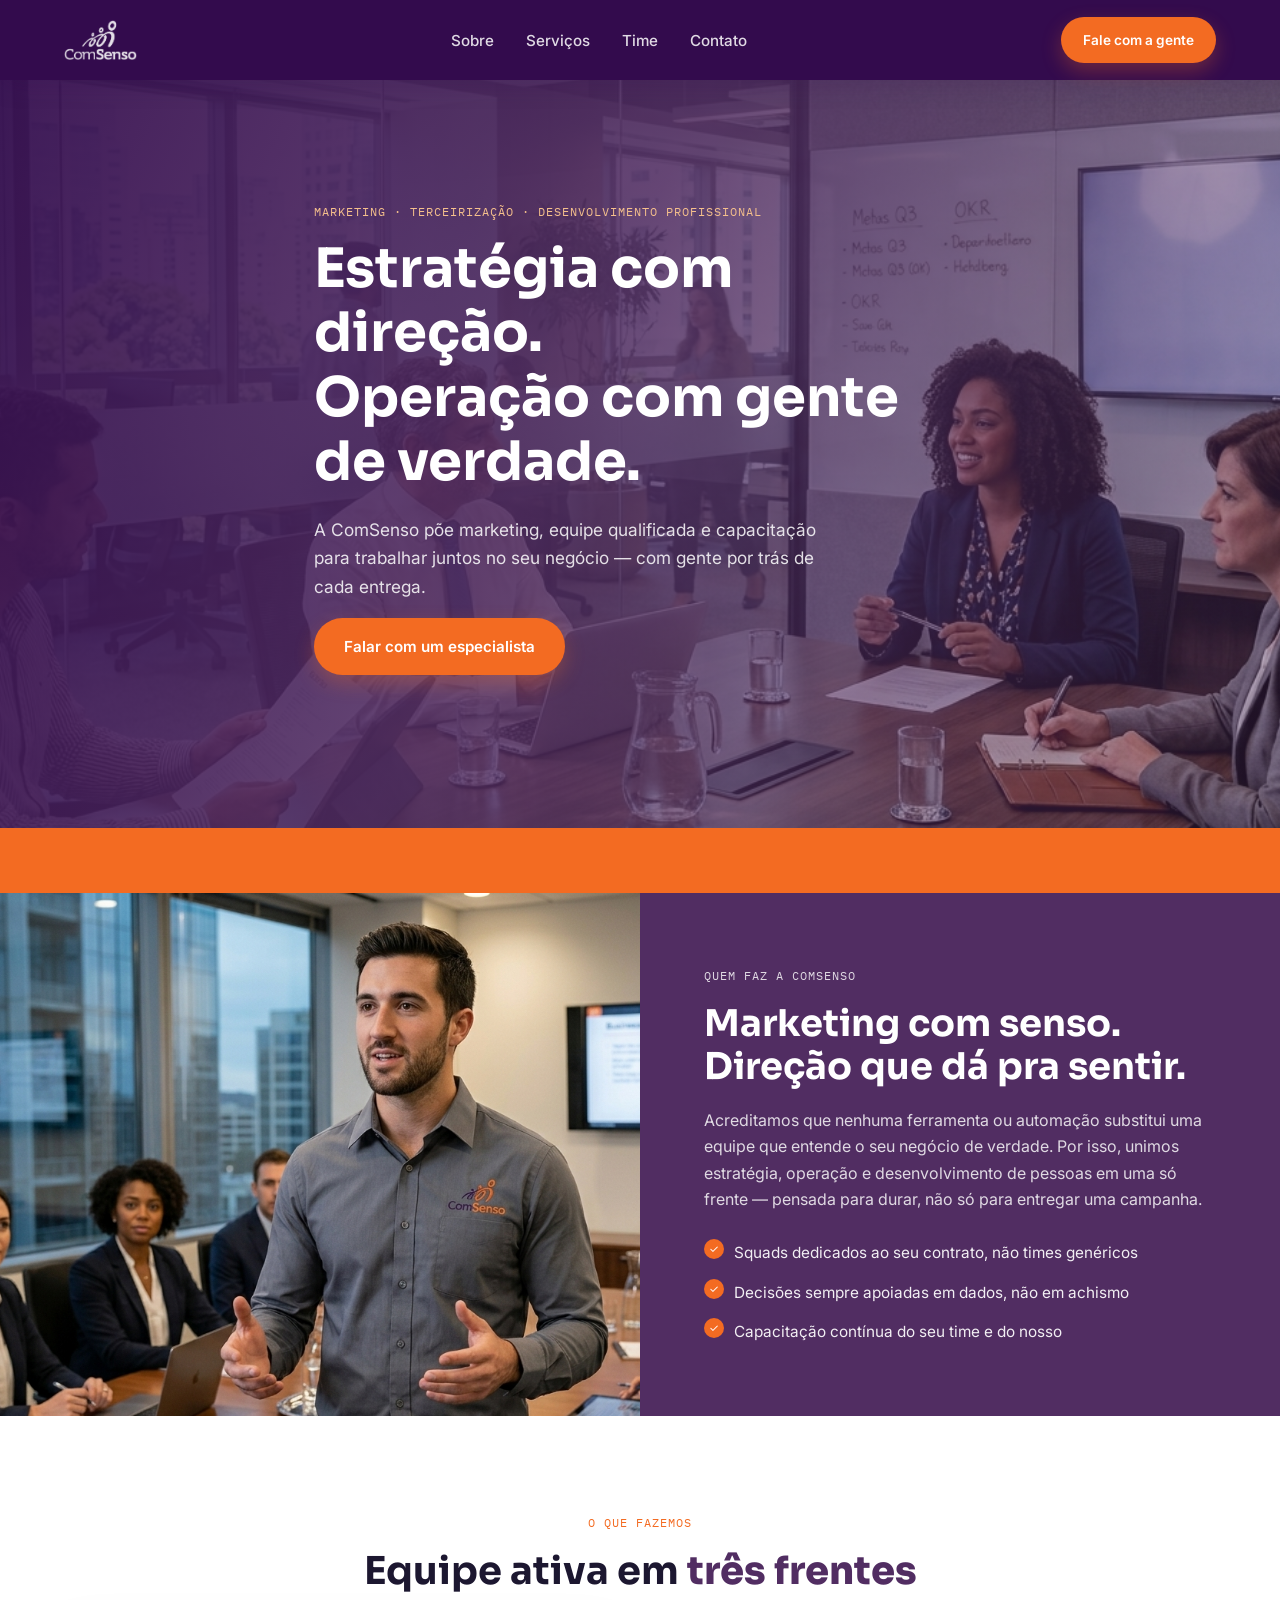
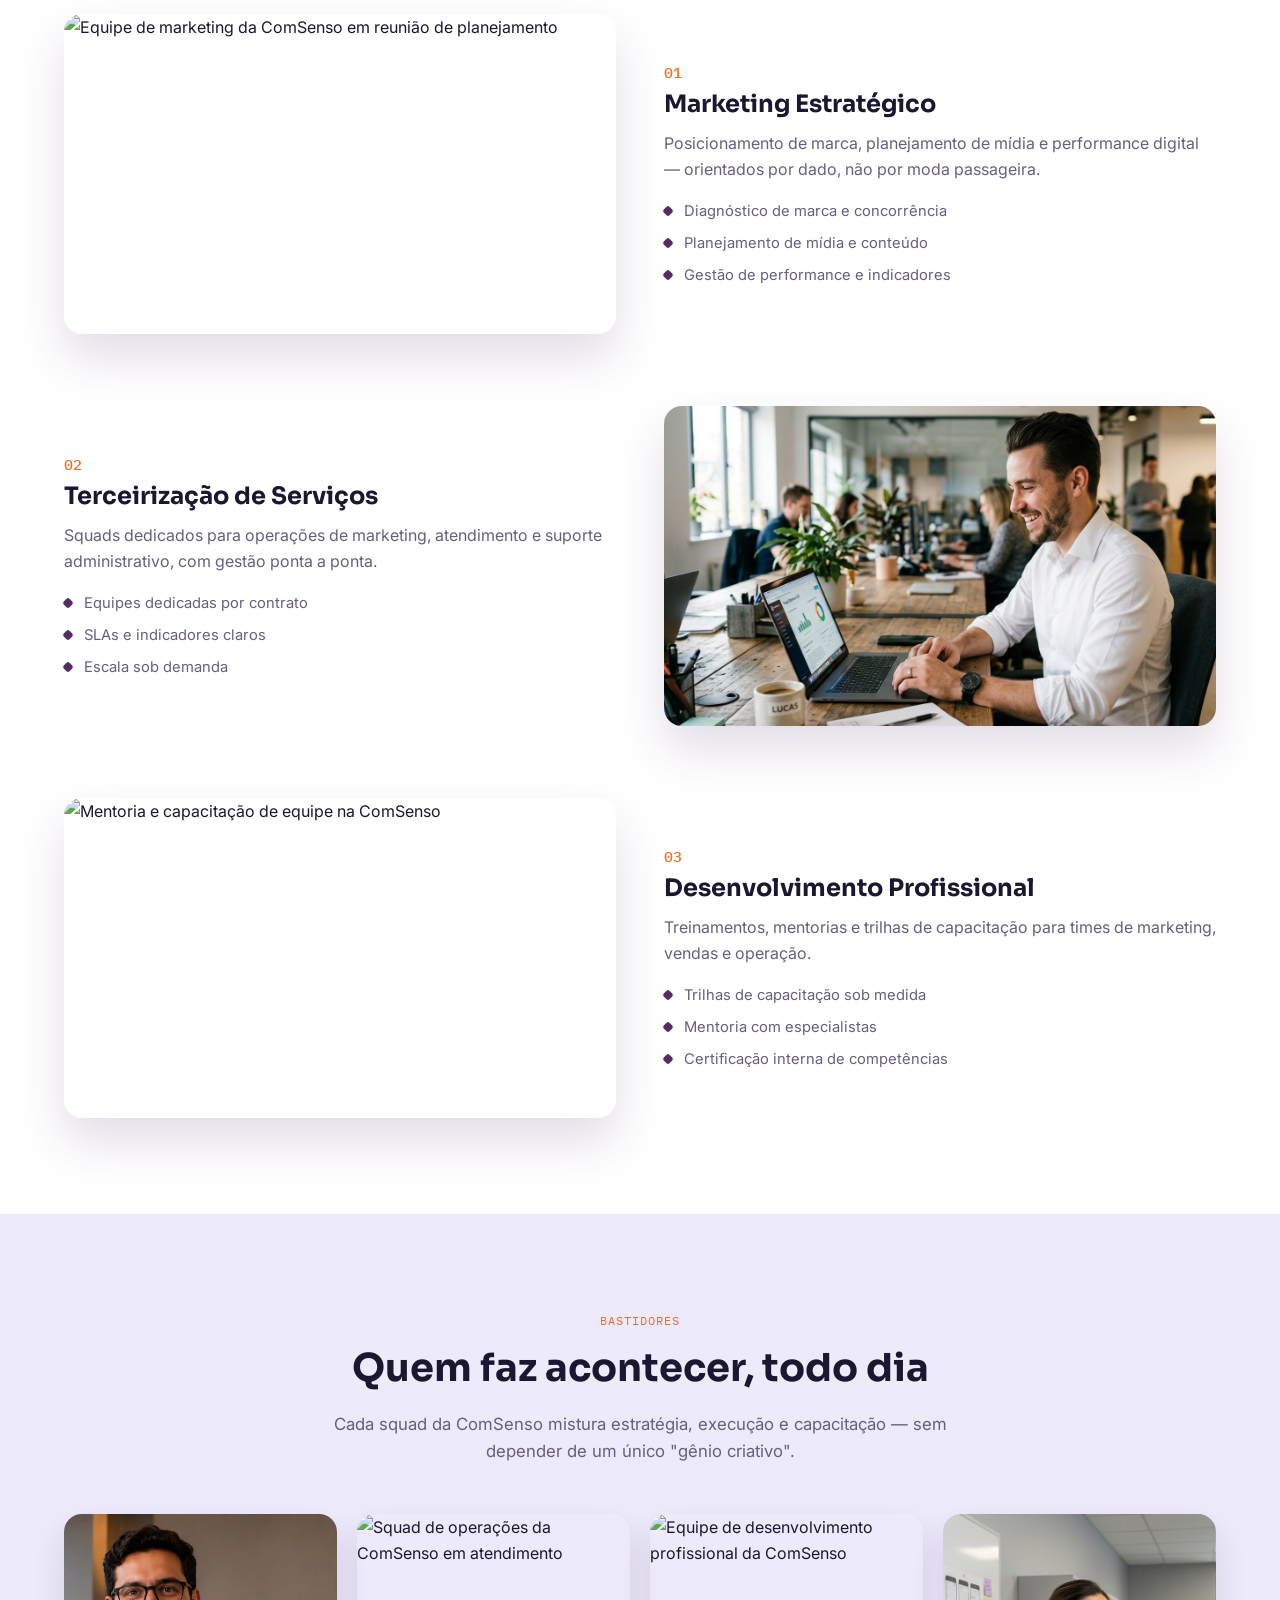
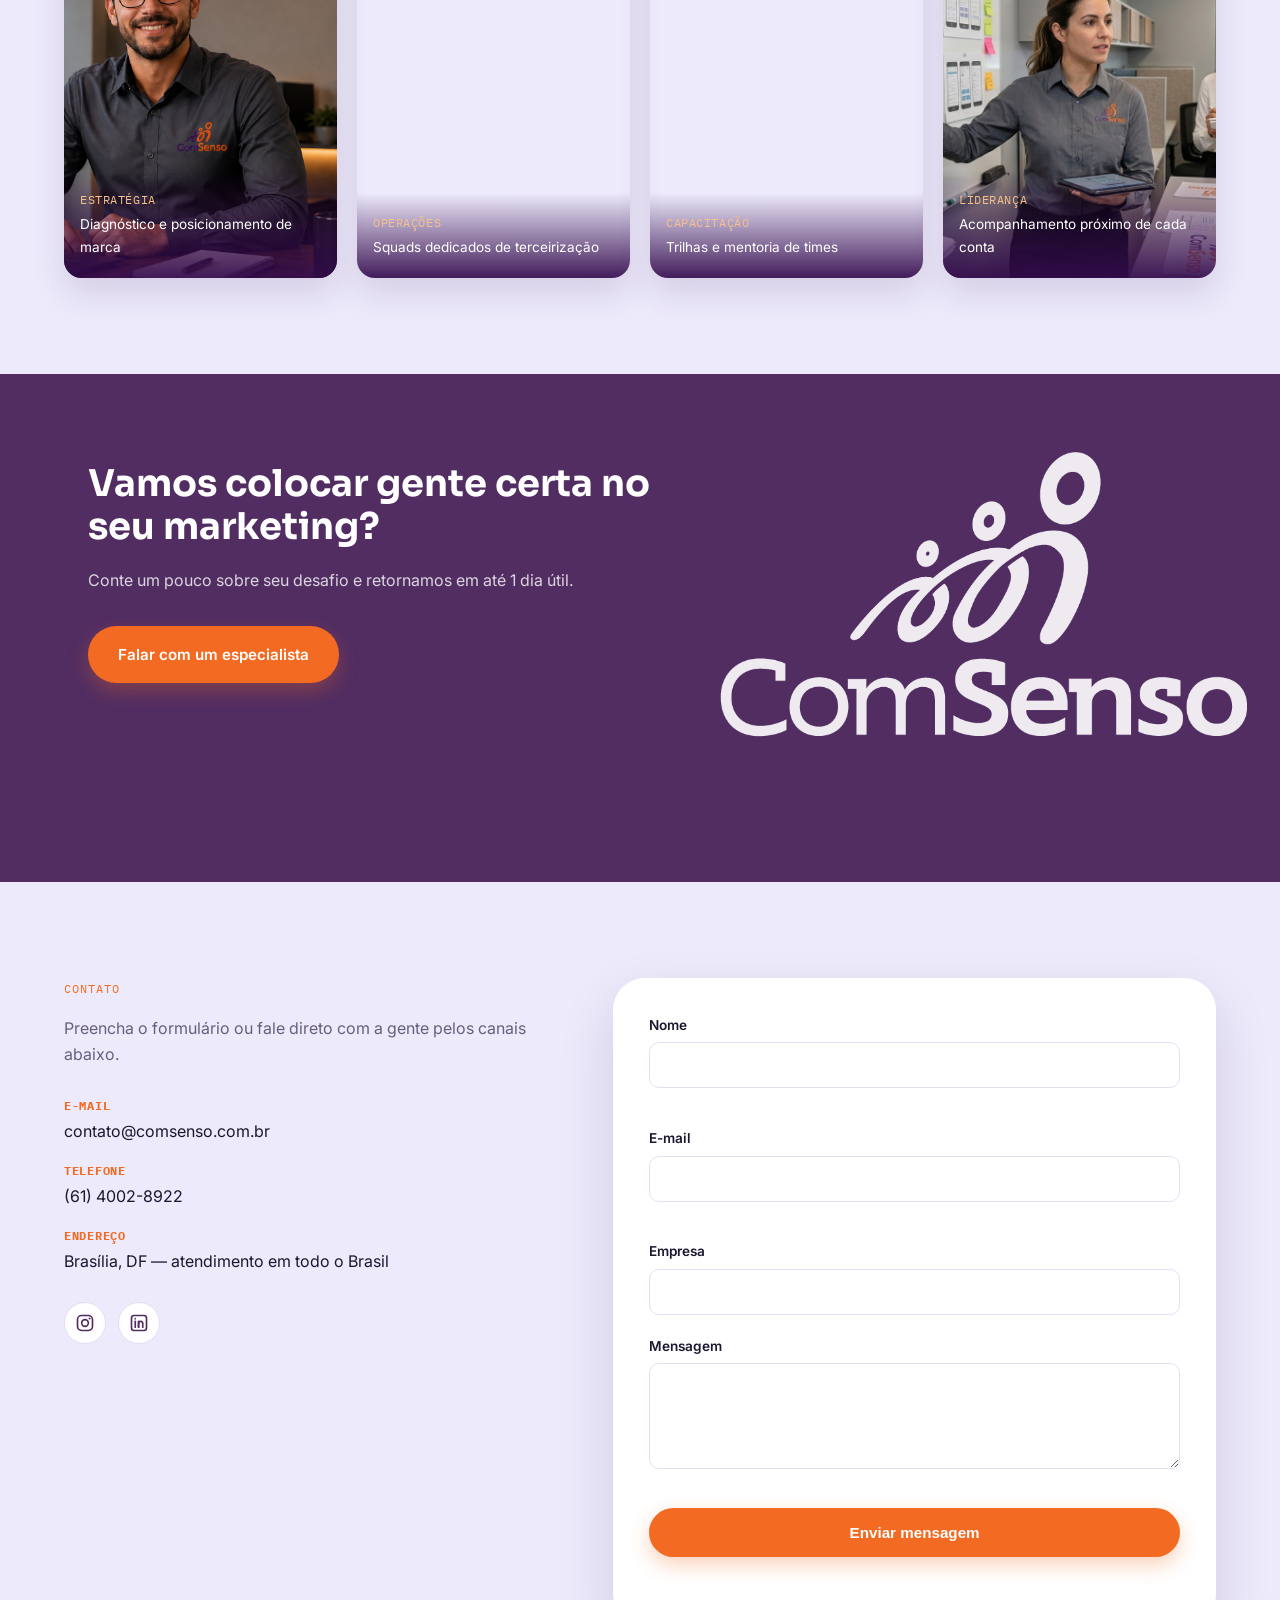
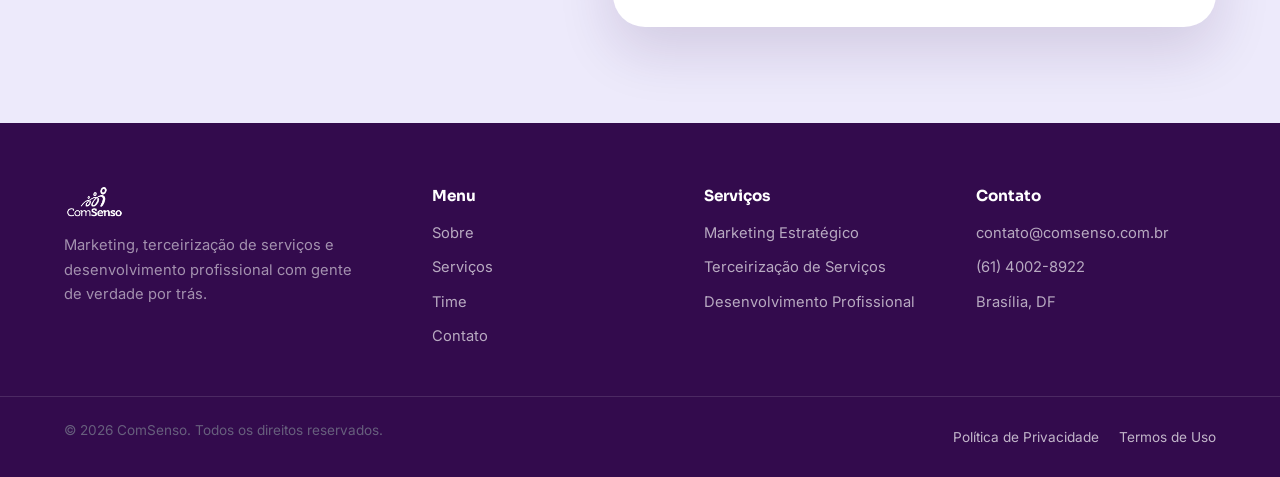
==== commit 5dcb4919: "fix: adicionar imagens de Assets que faltavam no repositorio - Assets/img_fundo_principal.png: usada" ====
--- a/index.html
+++ b/index.html
@@ -199,7 +199,7 @@
   <!-- ================= CTA FINAL ================= -->
   <section class="chamada_final">
     <div class="conteiner chamada_final_interna revelar">
-      <img src="Assets/logo-comsenso.png" alt="" class="chamada_logo_marca_dagua" aria-hidden="true">
+      <img src="Assets/Ativo 1 - jpg.png" alt="" class="chamada_logo_marca_dagua" aria-hidden="true">
       <h2>Vamos colocar gente certa no seu marketing?</h2>
       <p>Conte um pouco sobre seu desafio e retornamos em até 1 dia útil.</p>
       <a href="#contato" class="botao botao_primario">Falar com um especialista</a>
@@ -259,7 +259,7 @@
 <footer class="rodape_site">
   <div class="conteiner grade_rodape">
     <div class="marca_rodape">
-      <img src="Assets/logo-comsenso.png" alt="ComSenso" class="logo_imagem_rodape">
+      <img src="Assets/Ativo 1 - jpg.png" alt="ComSenso" class="logo_imagem_rodape">
       <p>Marketing, terceirização de serviços e desenvolvimento profissional com gente de verdade por trás.</p>
     </div>
     <div class="coluna_rodape">
